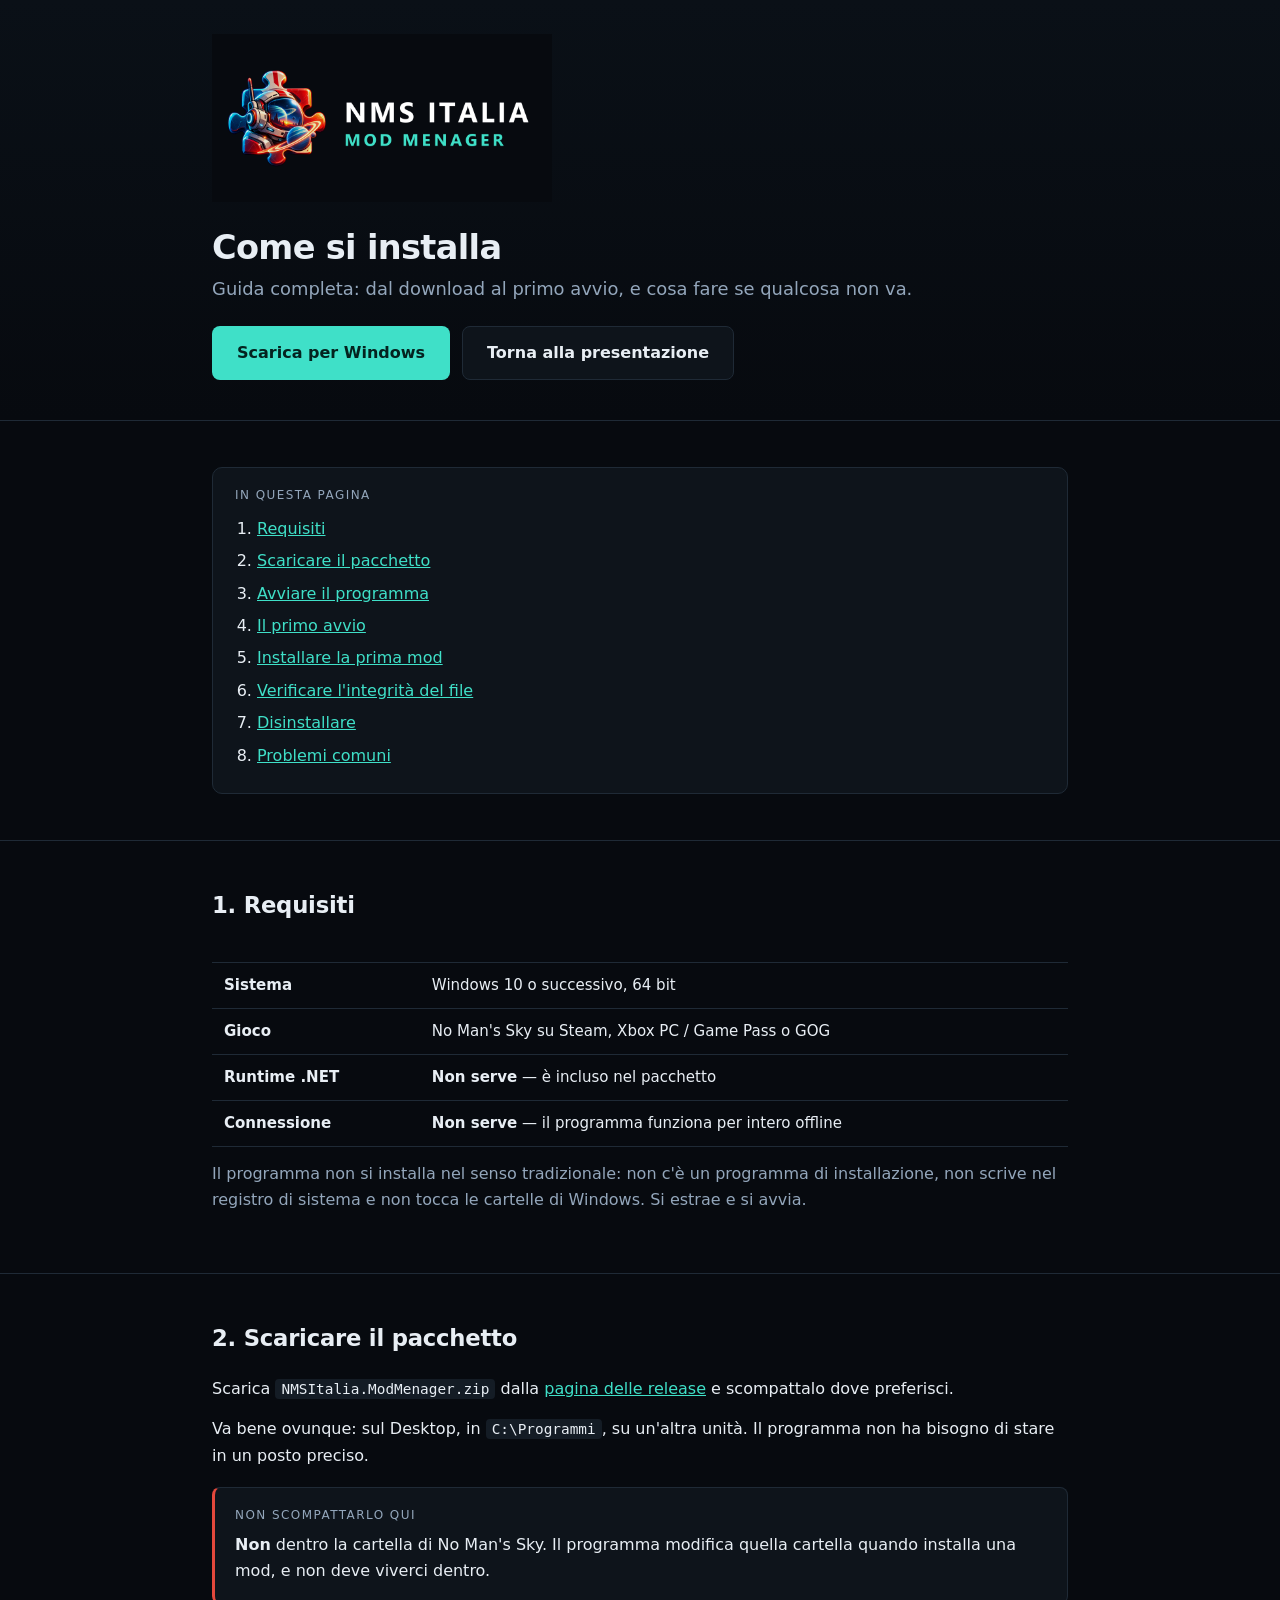
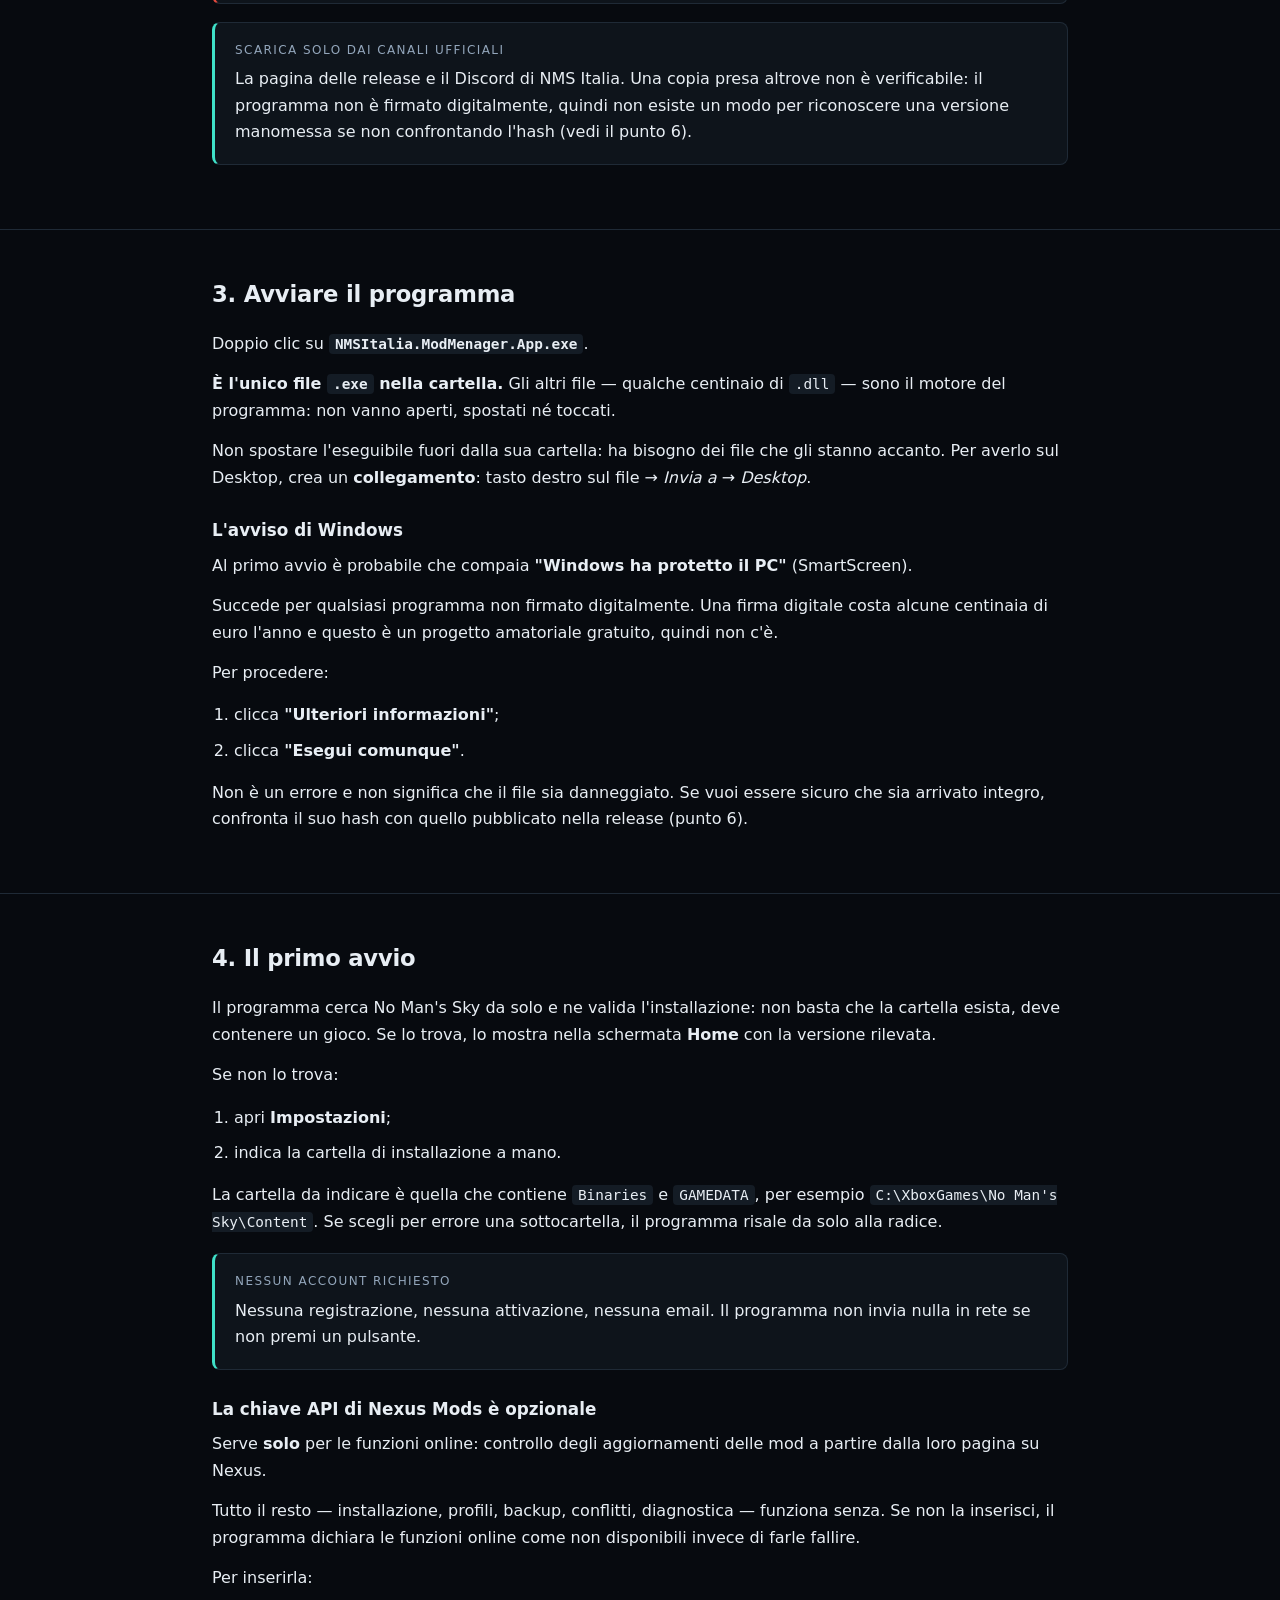
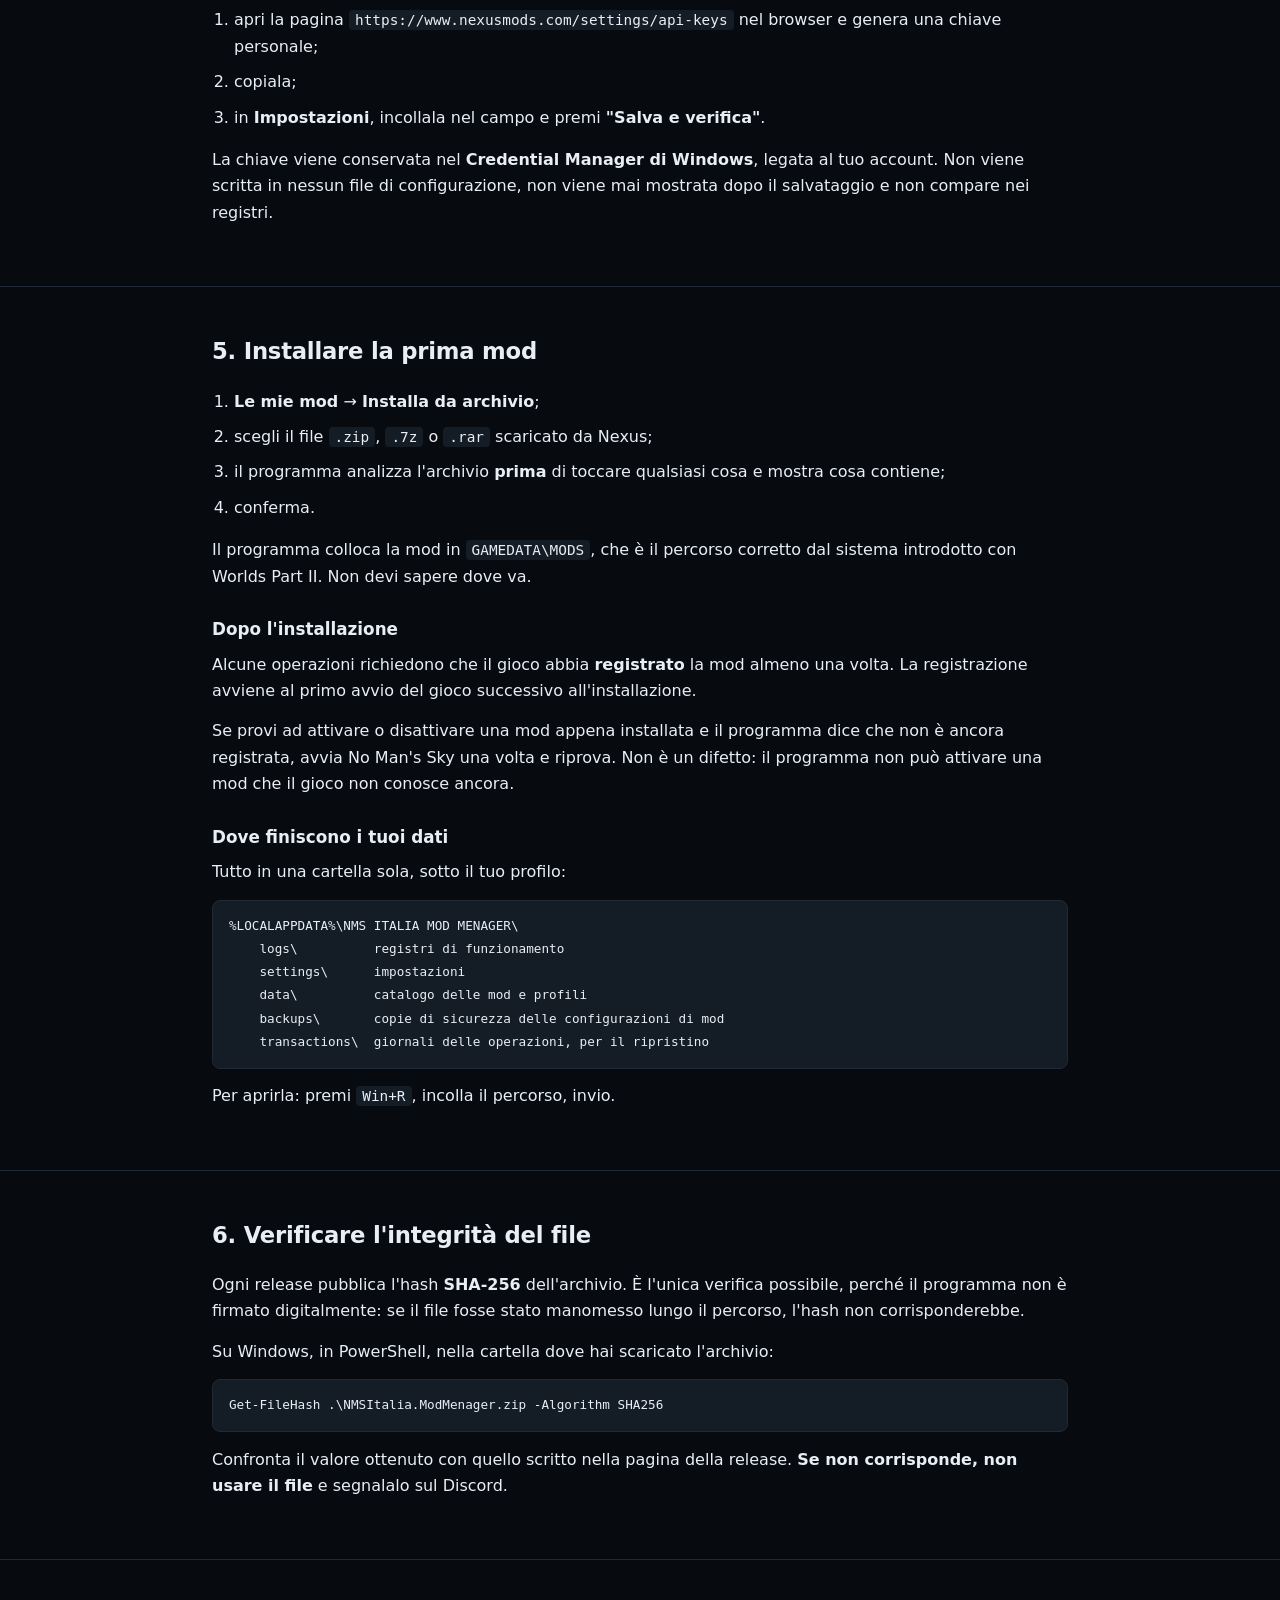
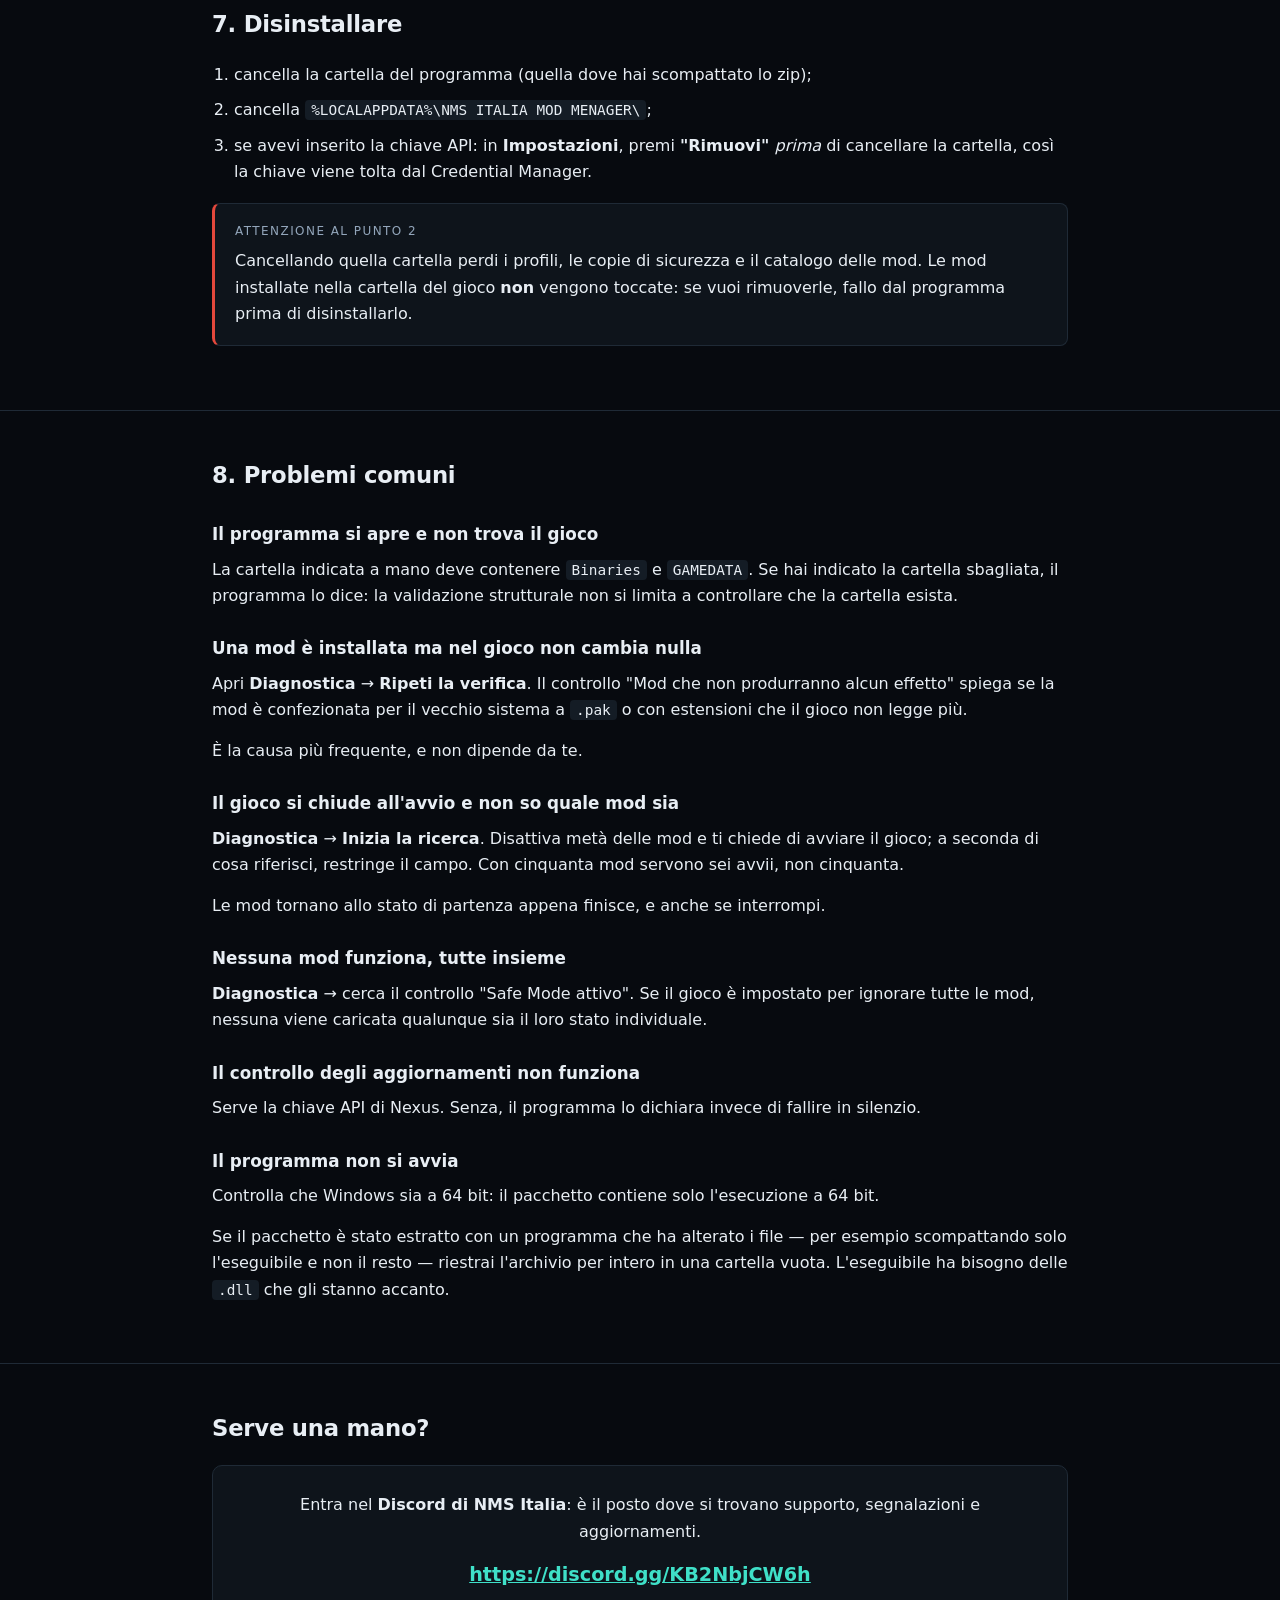
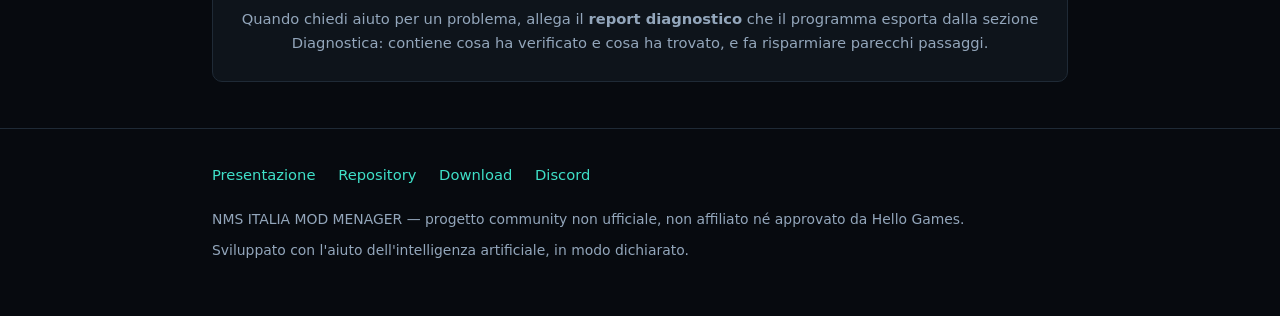
==== installazione.html @ 09c01c79 "Sito del progetto e guida all'installazione Aggiunta una pagina pubblica, perche' il repository da s" ====
<!DOCTYPE html>
<html lang="it">
<head>
<meta charset="utf-8">
<meta name="viewport" content="width=device-width, initial-scale=1">
<title>Installazione — NMS ITALIA MOD MENAGER</title>
<meta name="description" content="Come installare e avviare NMS ITALIA MOD MENAGER: requisiti, primo avvio, installazione delle mod, verifica dell'integrità, disinstallazione e problemi comuni.">
<link rel="icon" href="docs/immagini/icona.png">
<link rel="stylesheet" href="stile.css">
</head>
<body>

<header>
  <div class="contenitore">
    <img class="marchio" src="docs/immagini/lockup.png" alt="NMS ITALIA MOD MENAGER">
    <h1>Come si installa</h1>
    <p class="tagline">Guida completa: dal download al primo avvio, e cosa fare se qualcosa non va.</p>
    <div class="pulsanti">
      <a class="bottone primario" href="https://github.com/Sbri0110/NMS-ITALIA-MOD-MENAGER/releases/latest">Scarica per Windows</a>
      <a class="bottone secondario" href="index.html">Torna alla presentazione</a>
    </div>
  </div>
</header>

<section>
  <div class="contenitore">
    <div class="sommario">
      <p class="titolo" style="font-size:0.75rem;letter-spacing:0.12em;text-transform:uppercase;color:var(--testo-tenue);margin:0 0 10px">In questa pagina</p>
      <ol>
        <li><a href="#requisiti">Requisiti</a></li>
        <li><a href="#scaricare">Scaricare il pacchetto</a></li>
        <li><a href="#avviare">Avviare il programma</a></li>
        <li><a href="#primo-avvio">Il primo avvio</a></li>
        <li><a href="#mod">Installare la prima mod</a></li>
        <li><a href="#integrita">Verificare l'integrità del file</a></li>
        <li><a href="#disinstallare">Disinstallare</a></li>
        <li><a href="#problemi">Problemi comuni</a></li>
      </ol>
    </div>
  </div>
</section>

<section id="requisiti">
  <div class="contenitore">
    <h2>1. Requisiti</h2>
    <table>
      <tr><th></th><th></th></tr>
      <tr><td><strong>Sistema</strong></td><td>Windows 10 o successivo, 64 bit</td></tr>
      <tr><td><strong>Gioco</strong></td><td>No Man's Sky su Steam, Xbox PC / Game Pass o GOG</td></tr>
      <tr><td><strong>Runtime .NET</strong></td><td><strong>Non serve</strong> — è incluso nel pacchetto</td></tr>
      <tr><td><strong>Connessione</strong></td><td><strong>Non serve</strong> — il programma funziona per intero offline</td></tr>
    </table>
    <p style="color:var(--testo-tenue)">
      Il programma non si installa nel senso tradizionale: non c'è un programma di
      installazione, non scrive nel registro di sistema e non tocca le cartelle di
      Windows. Si estrae e si avvia.
    </p>
  </div>
</section>

<section id="scaricare">
  <div class="contenitore">
    <h2>2. Scaricare il pacchetto</h2>
    <p>
      Scarica <code>NMSItalia.ModMenager.zip</code> dalla
      <a href="https://github.com/Sbri0110/NMS-ITALIA-MOD-MENAGER/releases/latest">pagina delle release</a>
      e scompattalo dove preferisci.
    </p>
    <p>
      Va bene ovunque: sul Desktop, in <code>C:\Programmi</code>, su un'altra unità.
      Il programma non ha bisogno di stare in un posto preciso.
    </p>
    <div class="riquadro attenzione">
      <p class="titolo">Non scompattarlo qui</p>
      <p style="margin:0">
        <strong>Non</strong> dentro la cartella di No Man's Sky. Il programma
        modifica quella cartella quando installa una mod, e non deve viverci dentro.
      </p>
    </div>
    <div class="riquadro">
      <p class="titolo">Scarica solo dai canali ufficiali</p>
      <p style="margin:0">
        La pagina delle release e il Discord di NMS Italia. Una copia presa altrove
        non è verificabile: il programma non è firmato digitalmente, quindi non
        esiste un modo per riconoscere una versione manomessa se non confrontando
        l'hash (vedi il punto 6).
      </p>
    </div>
  </div>
</section>

<section id="avviare">
  <div class="contenitore">
    <h2>3. Avviare il programma</h2>
    <p>Doppio clic su <strong><code>NMSItalia.ModMenager.App.exe</code></strong>.</p>
    <p>
      <strong>È l'unico file <code>.exe</code> nella cartella.</strong> Gli altri file
      — qualche centinaio di <code>.dll</code> — sono il motore del programma: non
      vanno aperti, spostati né toccati.
    </p>
    <p>
      Non spostare l'eseguibile fuori dalla sua cartella: ha bisogno dei file che
      gli stanno accanto. Per averlo sul Desktop, crea un <strong>collegamento</strong>:
      tasto destro sul file → <em>Invia a</em> → <em>Desktop</em>.
    </p>

    <h3>L'avviso di Windows</h3>
    <p>
      Al primo avvio è probabile che compaia <strong>"Windows ha protetto il PC"</strong>
      (SmartScreen).
    </p>
    <p>
      Succede per qualsiasi programma non firmato digitalmente. Una firma digitale
      costa alcune centinaia di euro l'anno e questo è un progetto amatoriale
      gratuito, quindi non c'è.
    </p>
    <p>Per procedere:</p>
    <ol>
      <li>clicca <strong>"Ulteriori informazioni"</strong>;</li>
      <li>clicca <strong>"Esegui comunque"</strong>.</li>
    </ol>
    <p>
      Non è un errore e non significa che il file sia danneggiato. Se vuoi essere
      sicuro che sia arrivato integro, confronta il suo hash con quello pubblicato
      nella release (punto 6).
    </p>
  </div>
</section>

<section id="primo-avvio">
  <div class="contenitore">
    <h2>4. Il primo avvio</h2>
    <p>
      Il programma cerca No Man's Sky da solo e ne valida l'installazione: non basta
      che la cartella esista, deve contenere un gioco. Se lo trova, lo mostra nella
      schermata <strong>Home</strong> con la versione rilevata.
    </p>
    <p>Se non lo trova:</p>
    <ol>
      <li>apri <strong>Impostazioni</strong>;</li>
      <li>indica la cartella di installazione a mano.</li>
    </ol>
    <p>
      La cartella da indicare è quella che contiene <code>Binaries</code> e
      <code>GAMEDATA</code>, per esempio <code>C:\XboxGames\No Man's Sky\Content</code>.
      Se scegli per errore una sottocartella, il programma risale da solo alla radice.
    </p>
    <div class="riquadro">
      <p class="titolo">Nessun account richiesto</p>
      <p style="margin:0">
        Nessuna registrazione, nessuna attivazione, nessuna email. Il programma non
        invia nulla in rete se non premi un pulsante.
      </p>
    </div>

    <h3>La chiave API di Nexus Mods è opzionale</h3>
    <p>
      Serve <strong>solo</strong> per le funzioni online: controllo degli aggiornamenti
      delle mod a partire dalla loro pagina su Nexus.
    </p>
    <p>
      Tutto il resto — installazione, profili, backup, conflitti, diagnostica —
      funziona senza. Se non la inserisci, il programma dichiara le funzioni online
      come non disponibili invece di farle fallire.
    </p>
    <p>Per inserirla:</p>
    <ol>
      <li>apri la pagina <code>https://www.nexusmods.com/settings/api-keys</code> nel browser e genera una chiave personale;</li>
      <li>copiala;</li>
      <li>in <strong>Impostazioni</strong>, incollala nel campo e premi <strong>"Salva e verifica"</strong>.</li>
    </ol>
    <p>
      La chiave viene conservata nel <strong>Credential Manager di Windows</strong>,
      legata al tuo account. Non viene scritta in nessun file di configurazione, non
      viene mai mostrata dopo il salvataggio e non compare nei registri.
    </p>
  </div>
</section>

<section id="mod">
  <div class="contenitore">
    <h2>5. Installare la prima mod</h2>
    <ol>
      <li><strong>Le mie mod</strong> → <strong>Installa da archivio</strong>;</li>
      <li>scegli il file <code>.zip</code>, <code>.7z</code> o <code>.rar</code> scaricato da Nexus;</li>
      <li>il programma analizza l'archivio <strong>prima</strong> di toccare qualsiasi cosa e mostra cosa contiene;</li>
      <li>conferma.</li>
    </ol>
    <p>
      Il programma colloca la mod in <code>GAMEDATA\MODS</code>, che è il percorso
      corretto dal sistema introdotto con Worlds Part II. Non devi sapere dove va.
    </p>

    <h3>Dopo l'installazione</h3>
    <p>
      Alcune operazioni richiedono che il gioco abbia <strong>registrato</strong> la
      mod almeno una volta. La registrazione avviene al primo avvio del gioco
      successivo all'installazione.
    </p>
    <p>
      Se provi ad attivare o disattivare una mod appena installata e il programma dice
      che non è ancora registrata, avvia No Man's Sky una volta e riprova. Non è un
      difetto: il programma non può attivare una mod che il gioco non conosce ancora.
    </p>

    <h3>Dove finiscono i tuoi dati</h3>
    <p>Tutto in una cartella sola, sotto il tuo profilo:</p>
    <pre><code>%LOCALAPPDATA%\NMS ITALIA MOD MENAGER\
    logs\          registri di funzionamento
    settings\      impostazioni
    data\          catalogo delle mod e profili
    backups\       copie di sicurezza delle configurazioni di mod
    transactions\  giornali delle operazioni, per il ripristino</code></pre>
    <p>Per aprirla: premi <code>Win+R</code>, incolla il percorso, invio.</p>
  </div>
</section>

<section id="integrita">
  <div class="contenitore">
    <h2>6. Verificare l'integrità del file</h2>
    <p>
      Ogni release pubblica l'hash <strong>SHA-256</strong> dell'archivio. È l'unica
      verifica possibile, perché il programma non è firmato digitalmente: se il file
      fosse stato manomesso lungo il percorso, l'hash non corrisponderebbe.
    </p>
    <p>Su Windows, in PowerShell, nella cartella dove hai scaricato l'archivio:</p>
    <pre><code>Get-FileHash .\NMSItalia.ModMenager.zip -Algorithm SHA256</code></pre>
    <p>
      Confronta il valore ottenuto con quello scritto nella pagina della release.
      <strong>Se non corrisponde, non usare il file</strong> e segnalalo sul Discord.
    </p>
  </div>
</section>

<section id="disinstallare">
  <div class="contenitore">
    <h2>7. Disinstallare</h2>
    <ol>
      <li>cancella la cartella del programma (quella dove hai scompattato lo zip);</li>
      <li>cancella <code>%LOCALAPPDATA%\NMS ITALIA MOD MENAGER\</code>;</li>
      <li>se avevi inserito la chiave API: in <strong>Impostazioni</strong>, premi
        <strong>"Rimuovi"</strong> <em>prima</em> di cancellare la cartella, così la
        chiave viene tolta dal Credential Manager.</li>
    </ol>
    <div class="riquadro attenzione">
      <p class="titolo">Attenzione al punto 2</p>
      <p style="margin:0">
        Cancellando quella cartella perdi i profili, le copie di sicurezza e il
        catalogo delle mod. Le mod installate nella cartella del gioco
        <strong>non</strong> vengono toccate: se vuoi rimuoverle, fallo dal programma
        prima di disinstallarlo.
      </p>
    </div>
  </div>
</section>

<section id="problemi">
  <div class="contenitore">
    <h2>8. Problemi comuni</h2>

    <h3>Il programma si apre e non trova il gioco</h3>
    <p>
      La cartella indicata a mano deve contenere <code>Binaries</code> e
      <code>GAMEDATA</code>. Se hai indicato la cartella sbagliata, il programma lo
      dice: la validazione strutturale non si limita a controllare che la cartella
      esista.
    </p>

    <h3>Una mod è installata ma nel gioco non cambia nulla</h3>
    <p>
      Apri <strong>Diagnostica</strong> → <strong>Ripeti la verifica</strong>. Il
      controllo "Mod che non produrranno alcun effetto" spiega se la mod è confezionata
      per il vecchio sistema a <code>.pak</code> o con estensioni che il gioco non
      legge più.
    </p>
    <p>È la causa più frequente, e non dipende da te.</p>

    <h3>Il gioco si chiude all'avvio e non so quale mod sia</h3>
    <p>
      <strong>Diagnostica</strong> → <strong>Inizia la ricerca</strong>.
      Disattiva metà delle mod e ti chiede di avviare il gioco; a seconda di cosa
      riferisci, restringe il campo. Con cinquanta mod servono sei avvii, non
      cinquanta.
    </p>
    <p>Le mod tornano allo stato di partenza appena finisce, e anche se interrompi.</p>

    <h3>Nessuna mod funziona, tutte insieme</h3>
    <p>
      <strong>Diagnostica</strong> → cerca il controllo "Safe Mode attivo".
      Se il gioco è impostato per ignorare tutte le mod, nessuna viene caricata
      qualunque sia il loro stato individuale.
    </p>

    <h3>Il controllo degli aggiornamenti non funziona</h3>
    <p>
      Serve la chiave API di Nexus. Senza, il programma lo dichiara invece di fallire
      in silenzio.
    </p>

    <h3>Il programma non si avvia</h3>
    <p>
      Controlla che Windows sia a 64 bit: il pacchetto contiene solo l'esecuzione a
      64 bit.
    </p>
    <p>
      Se il pacchetto è stato estratto con un programma che ha alterato i file — per
      esempio scompattando solo l'eseguibile e non il resto — riestrai l'archivio per
      intero in una cartella vuota. L'eseguibile ha bisogno delle <code>.dll</code>
      che gli stanno accanto.
    </p>
  </div>
</section>

<section>
  <div class="contenitore">
    <h2>Serve una mano?</h2>
    <div class="discord">
      <p style="margin-top:0">
        Entra nel <strong>Discord di NMS Italia</strong>: è il posto dove si trovano
        supporto, segnalazioni e aggiornamenti.
      </p>
      <a href="https://discord.gg/KB2NbjCW6h">https://discord.gg/KB2NbjCW6h</a>
      <p style="margin-bottom:0;margin-top:16px;color:var(--testo-tenue);font-size:0.92rem">
        Quando chiedi aiuto per un problema, allega il <strong>report diagnostico</strong>
        che il programma esporta dalla sezione Diagnostica: contiene cosa ha verificato
        e cosa ha trovato, e fa risparmiare parecchi passaggi.
      </p>
    </div>
  </div>
</section>

<footer>
  <div class="contenitore">
    <nav class="sopra">
      <a href="index.html">Presentazione</a>
      <a href="https://github.com/Sbri0110/NMS-ITALIA-MOD-MENAGER">Repository</a>
      <a href="https://github.com/Sbri0110/NMS-ITALIA-MOD-MENAGER/releases/latest">Download</a>
      <a href="https://discord.gg/KB2NbjCW6h">Discord</a>
    </nav>
    <p>NMS ITALIA MOD MENAGER — progetto community non ufficiale, non affiliato né approvato da Hello Games.</p>
    <p>Sviluppato con l'aiuto dell'intelligenza artificiale, in modo dichiarato.</p>
  </div>
</footer>

</body>
</html>
---- stile.css ----
/* NMS ITALIA MOD MENAGER — foglio di stile del sito.
   Nessuna risorsa esterna: niente font remoti, niente CDN. Il sito funziona
   anche offline, come il programma. */

:root {
  --sfondo: #070A0F;
  --superficie: #0E141B;
  --superficie-alta: #141C25;
  --bordo: #1F2A36;
  --testo: #E8EEF4;
  --testo-tenue: #93A6BB;
  --accento: #3FE0C8;
  --rosso: #E4483C;
}

* { box-sizing: border-box; }
html { scroll-behavior: smooth; }

body {
  margin: 0;
  background: var(--sfondo);
  color: var(--testo);
  font-family: "Segoe UI", system-ui, -apple-system, sans-serif;
  font-size: 16px;
  line-height: 1.65;
  -webkit-font-smoothing: antialiased;
}

.contenitore { max-width: 900px; margin: 0 auto; padding: 0 22px; }
a { color: var(--accento); }

/* --- Intestazione --- */
header {
  border-bottom: 1px solid var(--bordo);
  background: linear-gradient(180deg, #0A1017 0%, var(--sfondo) 100%);
  padding: 34px 0 40px;
}
.marchio { max-width: 340px; width: 100%; height: auto; display: block; }
h1 {
  font-size: 2.1rem;
  margin: 26px 0 6px;
  letter-spacing: -0.02em;
  line-height: 1.2;
}
.tagline { color: var(--testo-tenue); font-size: 1.12rem; margin: 0 0 22px; }
.avviso {
  color: var(--testo-tenue);
  font-size: 0.9rem;
  border-left: 2px solid var(--bordo);
  padding-left: 14px;
  margin: 0 0 26px;
}

/* --- Pulsanti --- */
.pulsanti { display: flex; flex-wrap: wrap; gap: 12px; }
.bottone {
  display: inline-block;
  padding: 13px 24px;
  border-radius: 8px;
  text-decoration: none;
  font-weight: 600;
  border: 1px solid transparent;
  transition: opacity 0.15s;
}
.bottone:hover { opacity: 0.85; }
.primario { background: var(--accento); color: #04231F; }
.secondario { border-color: var(--bordo); color: var(--testo); background: var(--superficie); }

/* --- Sezioni --- */
section { padding: 46px 0; border-bottom: 1px solid var(--bordo); }
h2 { font-size: 1.42rem; margin: 0 0 18px; letter-spacing: -0.01em; }
h3 { font-size: 1.05rem; margin: 26px 0 8px; }
p { margin: 0 0 14px; }
ul { padding-left: 22px; margin: 0 0 14px; }
li { margin-bottom: 9px; }
ol { padding-left: 22px; }
code {
  background: var(--superficie-alta);
  padding: 2px 6px;
  border-radius: 4px;
  font-size: 0.9em;
  font-family: Consolas, "DejaVu Sans Mono", monospace;
}
pre {
  background: var(--superficie-alta);
  border: 1px solid var(--bordo);
  border-radius: 8px;
  padding: 14px 16px;
  overflow-x: auto;
  font-size: 0.88rem;
}
pre code { background: none; padding: 0; }

/* --- Elenchi con titolo --- */
.funzione { margin-bottom: 14px; }
.funzione b { color: var(--testo); }
.funzione span { color: var(--testo-tenue); }

/* --- Passi --- */
.passo {
  background: var(--superficie);
  border: 1px solid var(--bordo);
  border-radius: 10px;
  padding: 20px 22px;
  margin-bottom: 14px;
}
.passo .numero {
  display: inline-block;
  width: 26px; height: 26px;
  line-height: 26px;
  text-align: center;
  border-radius: 50%;
  background: var(--accento);
  color: #04231F;
  font-weight: 700;
  font-size: 0.85rem;
  margin-right: 10px;
}
.passo h3 { display: inline; margin: 0; font-size: 1.05rem; }
.passo p { margin: 10px 0 0; color: var(--testo-tenue); }
.passo p:first-of-type { margin-top: 12px; }

/* --- Riquadri --- */
.riquadro {
  background: var(--superficie);
  border: 1px solid var(--bordo);
  border-left: 3px solid var(--accento);
  border-radius: 8px;
  padding: 18px 20px;
  margin: 18px 0;
}
.riquadro.attenzione { border-left-color: var(--rosso); }
.riquadro .titolo {
  font-size: 0.75rem;
  letter-spacing: 0.12em;
  text-transform: uppercase;
  color: var(--testo-tenue);
  margin: 0 0 6px;
}

/* --- Tabella --- */
table { width: 100%; border-collapse: collapse; margin: 14px 0; font-size: 0.94rem; }
th, td { text-align: left; padding: 10px 12px; border-bottom: 1px solid var(--bordo); }
th {
  color: var(--testo-tenue);
  font-weight: 600;
  font-size: 0.85rem;
  text-transform: uppercase;
  letter-spacing: 0.06em;
}

/* --- Discord --- */
.discord {
  background: var(--superficie);
  border: 1px solid var(--bordo);
  border-radius: 10px;
  padding: 26px;
  text-align: center;
}
.discord a { font-size: 1.2rem; font-weight: 600; word-break: break-all; }

/* --- Navigazione e piè di pagina --- */
footer {
  padding: 34px 0 46px;
  color: var(--testo-tenue);
  font-size: 0.87rem;
}
footer p { margin: 0 0 8px; }
nav.sopra { margin-bottom: 20px; font-size: 0.92rem; }
nav.sopra a { margin-right: 18px; text-decoration: none; }
nav.sopra a:hover { text-decoration: underline; }

/* --- Sommario della guida --- */
.sommario {
  background: var(--superficie);
  border: 1px solid var(--bordo);
  border-radius: 10px;
  padding: 18px 22px;
}
.sommario ol { margin: 0; }
.sommario li { margin-bottom: 6px; }

@media (max-width: 620px) {
  h1 { font-size: 1.6rem; }
  .marchio { max-width: 260px; }
  section { padding: 34px 0; }
}
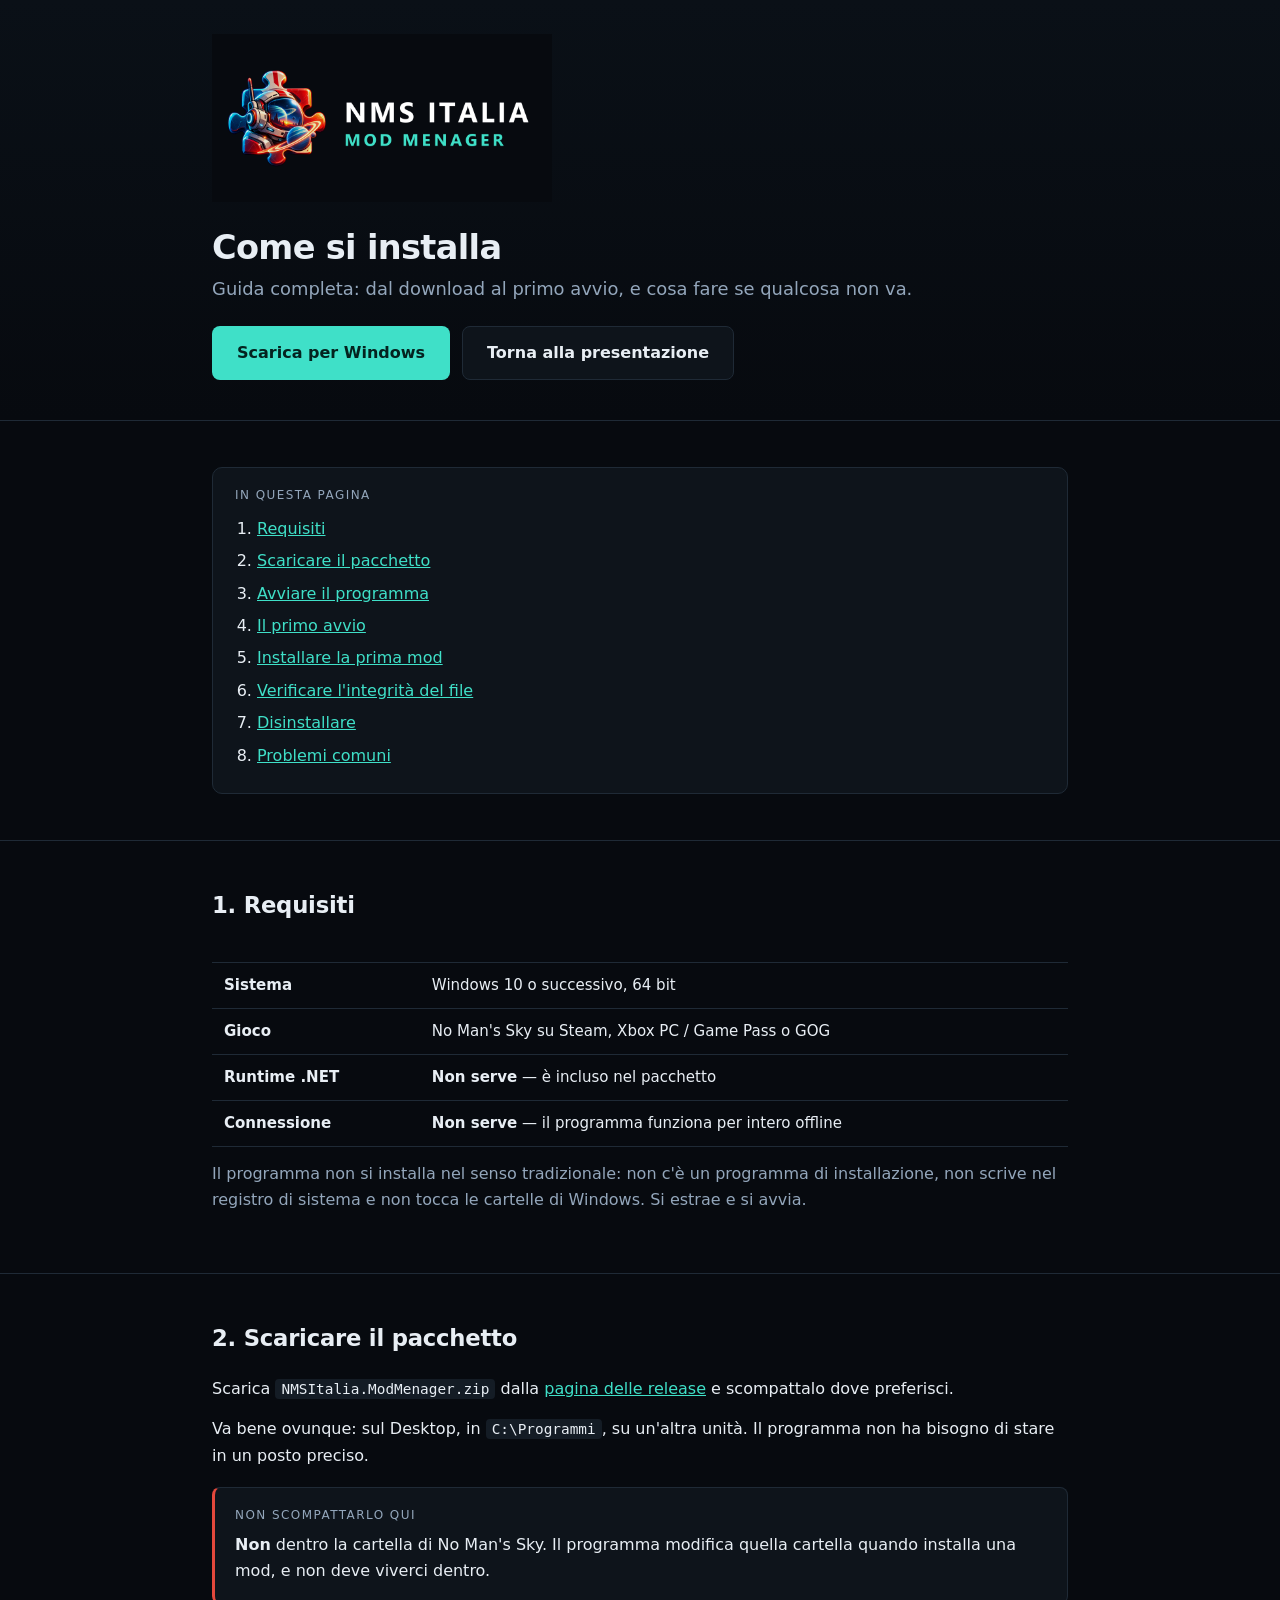
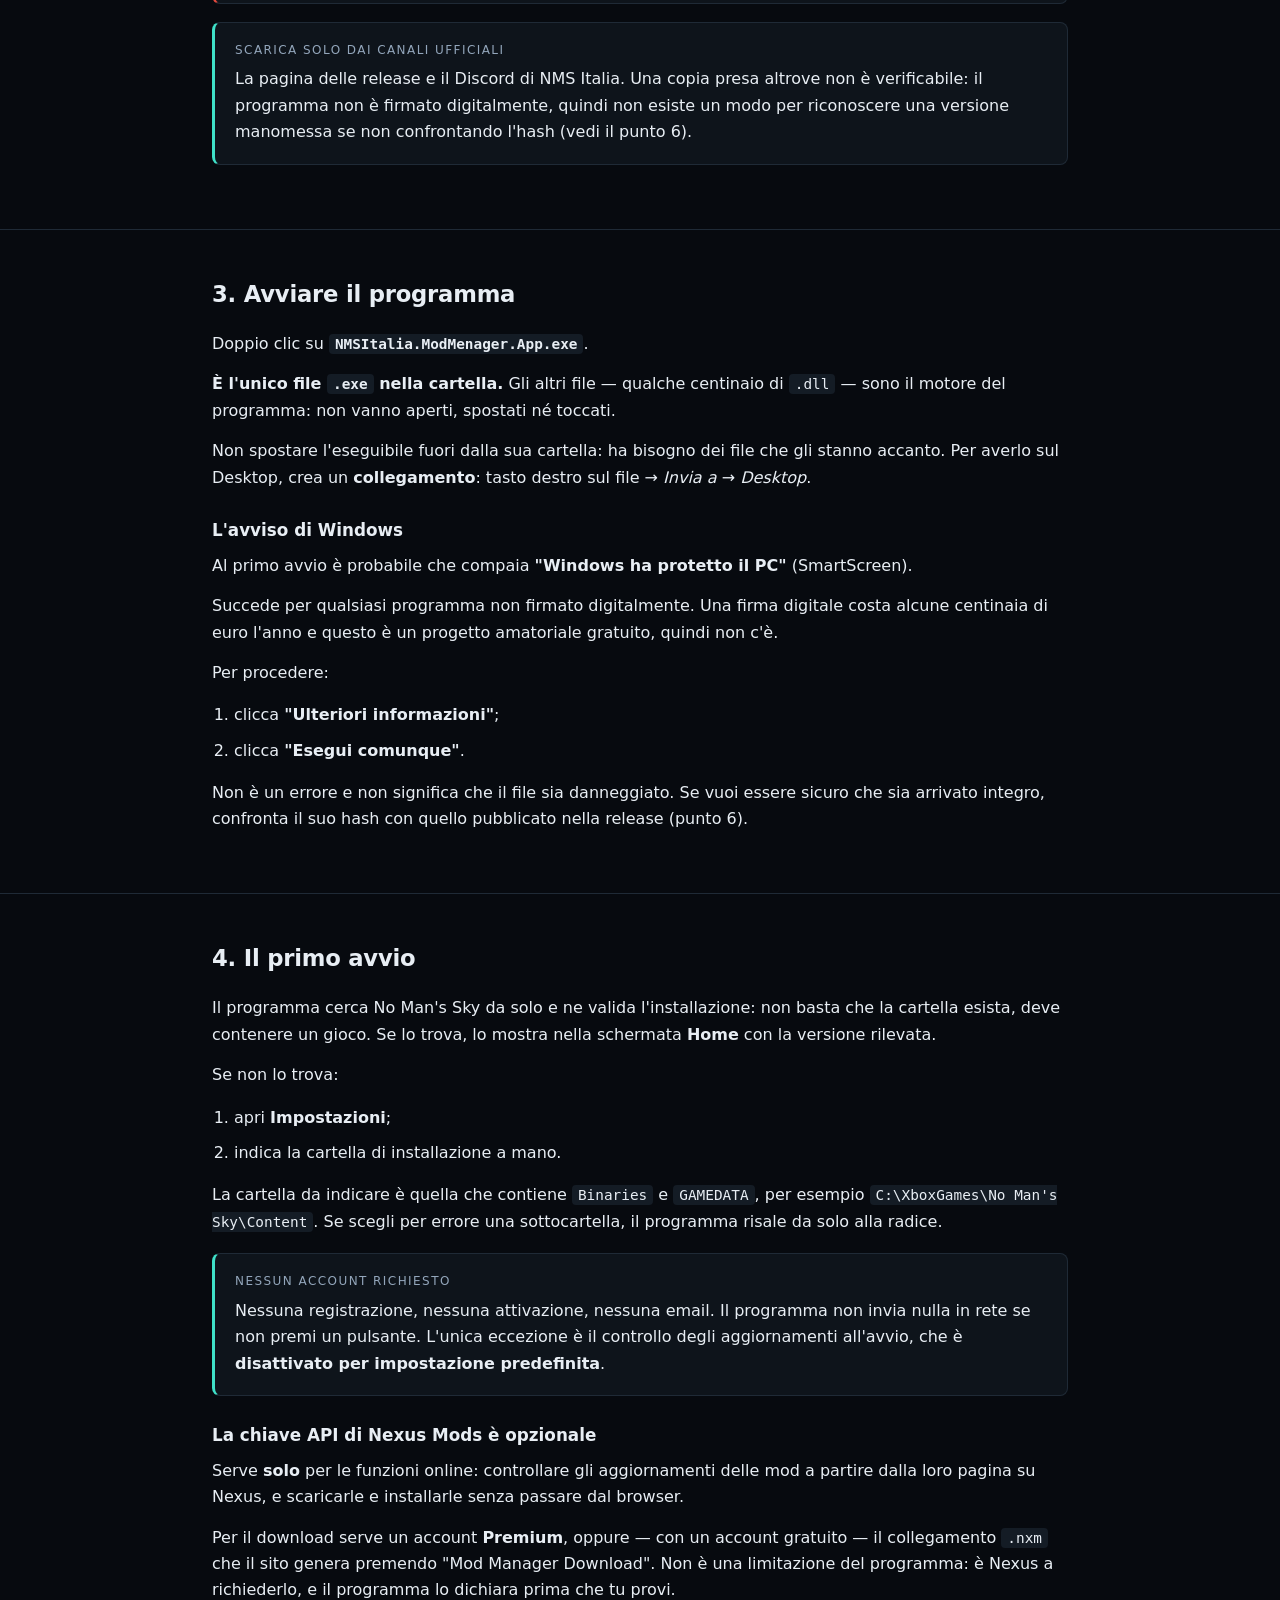
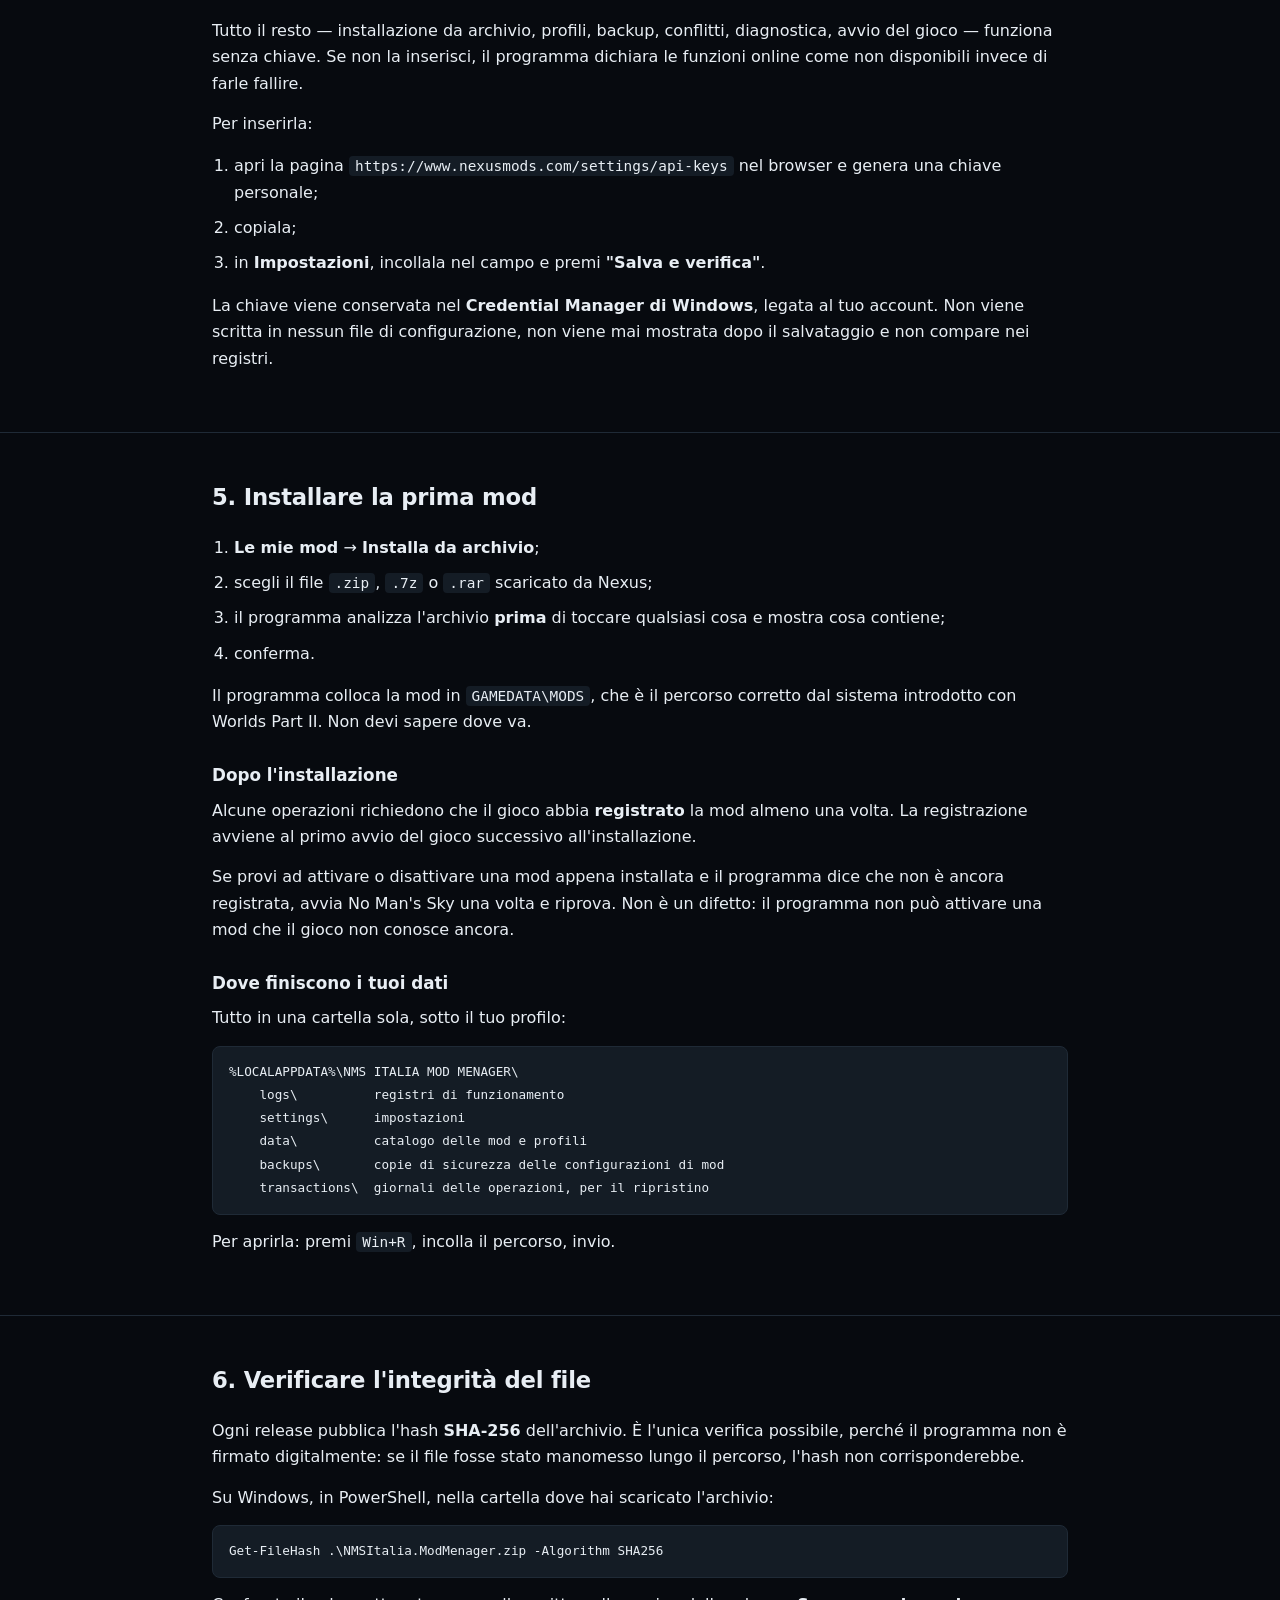
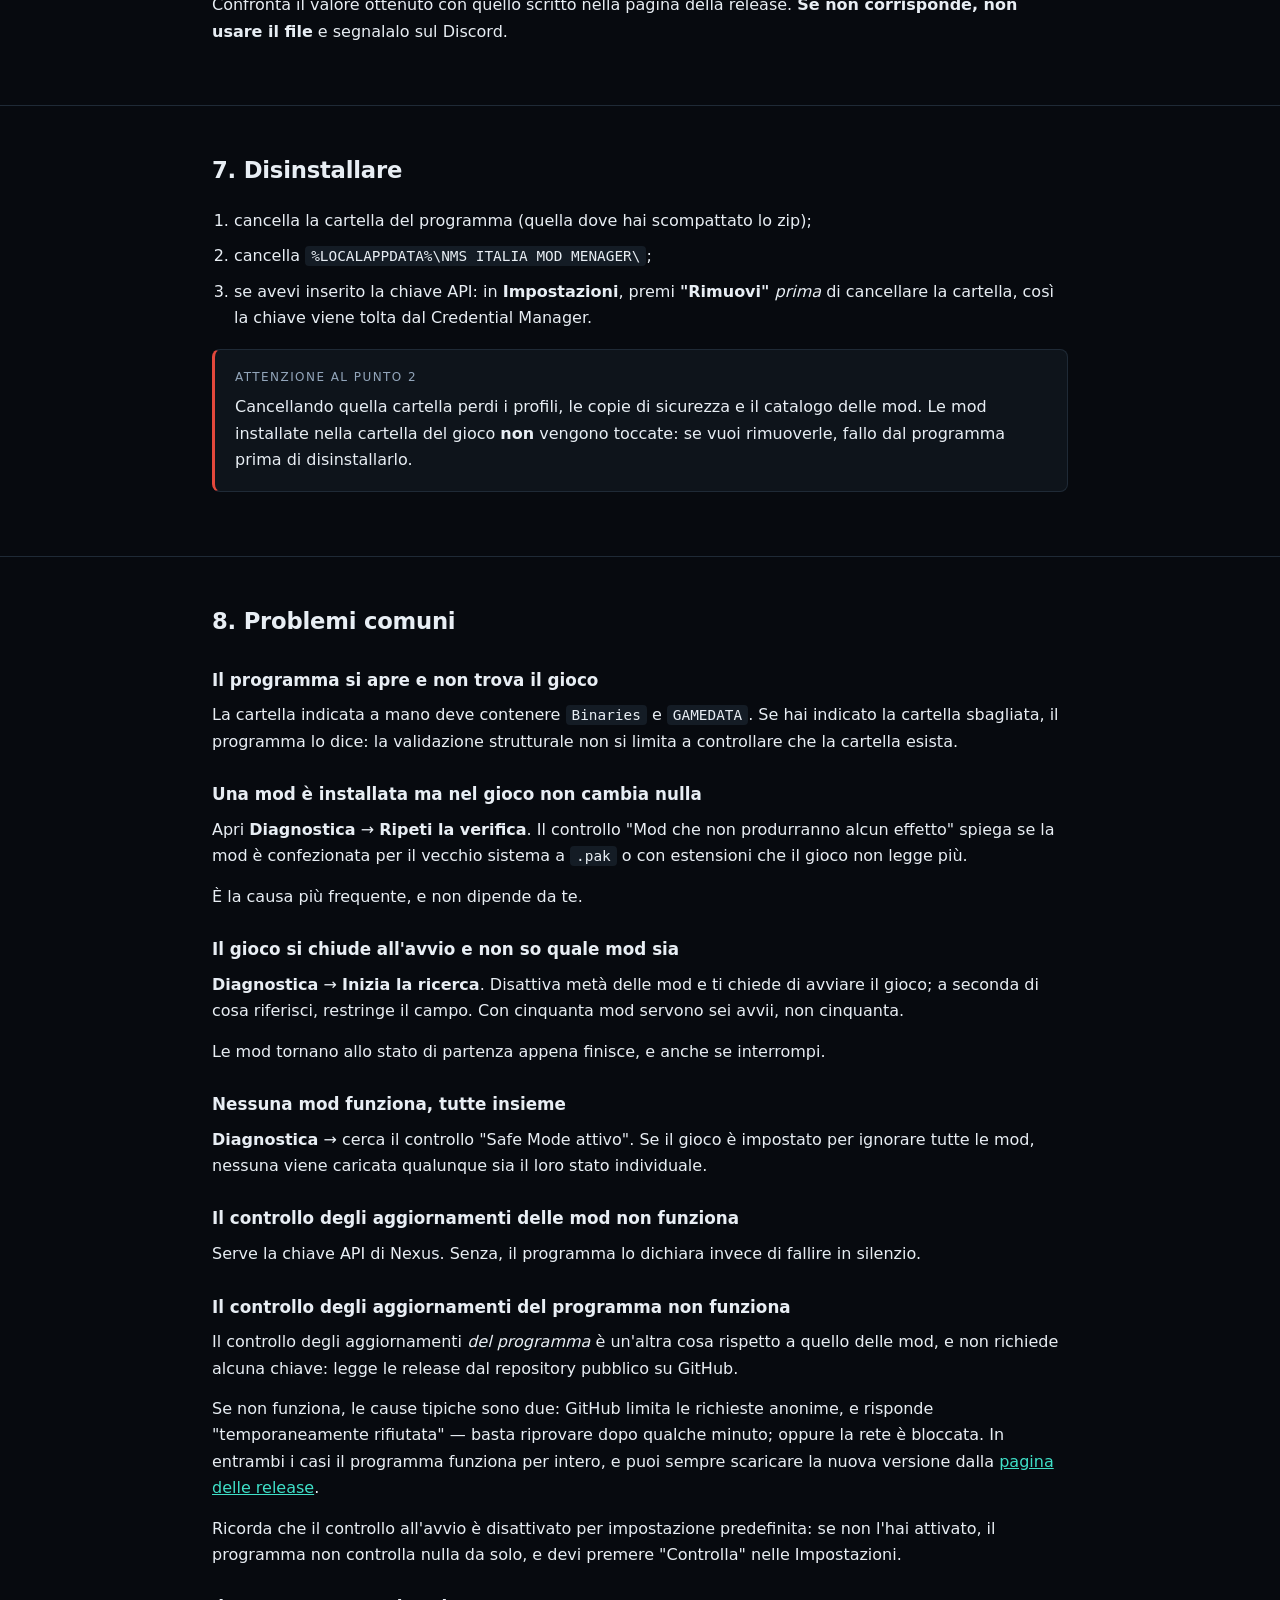
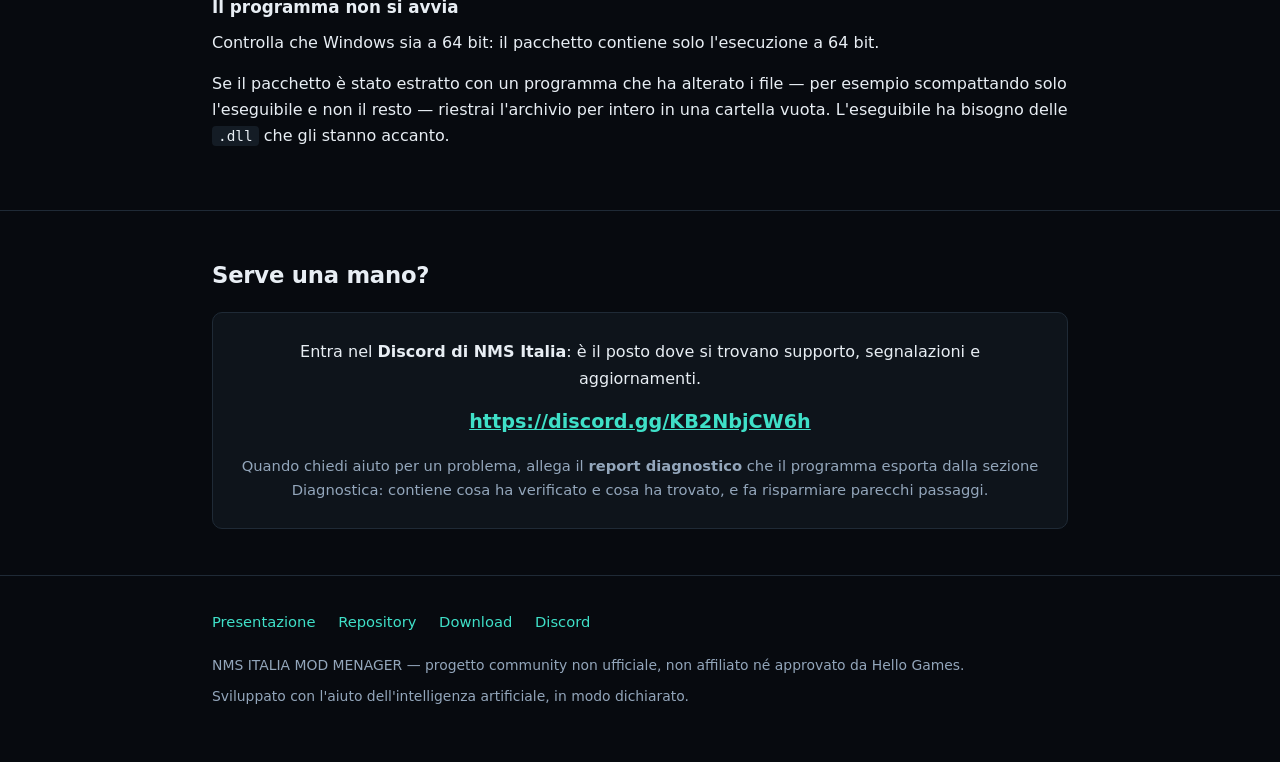
==== commit 627d314b: "Documenti aggiornati per la versione 1.1.0 La 1.1.0 aggiunge cinque funzioni rispetto alla 1.0.0: av" ====
--- a/installazione.html
+++ b/installazione.html
@@ -149,19 +149,29 @@
       <p class="titolo">Nessun account richiesto</p>
       <p style="margin:0">
         Nessuna registrazione, nessuna attivazione, nessuna email. Il programma non
-        invia nulla in rete se non premi un pulsante.
+        invia nulla in rete se non premi un pulsante. L'unica eccezione è il
+        controllo degli aggiornamenti all'avvio, che è <strong>disattivato per
+        impostazione predefinita</strong>.
       </p>
     </div>
 
     <h3>La chiave API di Nexus Mods è opzionale</h3>
     <p>
-      Serve <strong>solo</strong> per le funzioni online: controllo degli aggiornamenti
-      delle mod a partire dalla loro pagina su Nexus.
-    </p>
-    <p>
-      Tutto il resto — installazione, profili, backup, conflitti, diagnostica —
-      funziona senza. Se non la inserisci, il programma dichiara le funzioni online
-      come non disponibili invece di farle fallire.
+      Serve <strong>solo</strong> per le funzioni online: controllare gli
+      aggiornamenti delle mod a partire dalla loro pagina su Nexus, e scaricarle
+      e installarle senza passare dal browser.
+    </p>
+    <p>
+      Per il download serve un account <strong>Premium</strong>, oppure — con un
+      account gratuito — il collegamento <code>.nxm</code> che il sito genera
+      premendo "Mod Manager Download". Non è una limitazione del programma: è
+      Nexus a richiederlo, e il programma lo dichiara prima che tu provi.
+    </p>
+    <p>
+      Tutto il resto — installazione da archivio, profili, backup, conflitti,
+      diagnostica, avvio del gioco — funziona senza chiave. Se non la inserisci,
+      il programma dichiara le funzioni online come non disponibili invece di
+      farle fallire.
     </p>
     <p>Per inserirla:</p>
     <ol>
@@ -291,10 +301,30 @@
       qualunque sia il loro stato individuale.
     </p>
 
-    <h3>Il controllo degli aggiornamenti non funziona</h3>
+    <h3>Il controllo degli aggiornamenti delle mod non funziona</h3>
     <p>
       Serve la chiave API di Nexus. Senza, il programma lo dichiara invece di fallire
       in silenzio.
+    </p>
+
+    <h3>Il controllo degli aggiornamenti del programma non funziona</h3>
+    <p>
+      Il controllo degli aggiornamenti <em>del programma</em> è un'altra cosa
+      rispetto a quello delle mod, e non richiede alcuna chiave: legge le release
+      dal repository pubblico su GitHub.
+    </p>
+    <p>
+      Se non funziona, le cause tipiche sono due: GitHub limita le richieste
+      anonime, e risponde "temporaneamente rifiutata" — basta riprovare dopo
+      qualche minuto; oppure la rete è bloccata. In entrambi i casi il programma
+      funziona per intero, e puoi sempre scaricare la nuova versione dalla
+      <a href="https://github.com/Sbri0110/NMS-ITALIA-MOD-MENAGER/releases">pagina
+      delle release</a>.
+    </p>
+    <p>
+      Ricorda che il controllo all'avvio è disattivato per impostazione
+      predefinita: se non l'hai attivato, il programma non controlla nulla da
+      solo, e devi premere "Controlla" nelle Impostazioni.
     </p>
 
     <h3>Il programma non si avvia</h3>
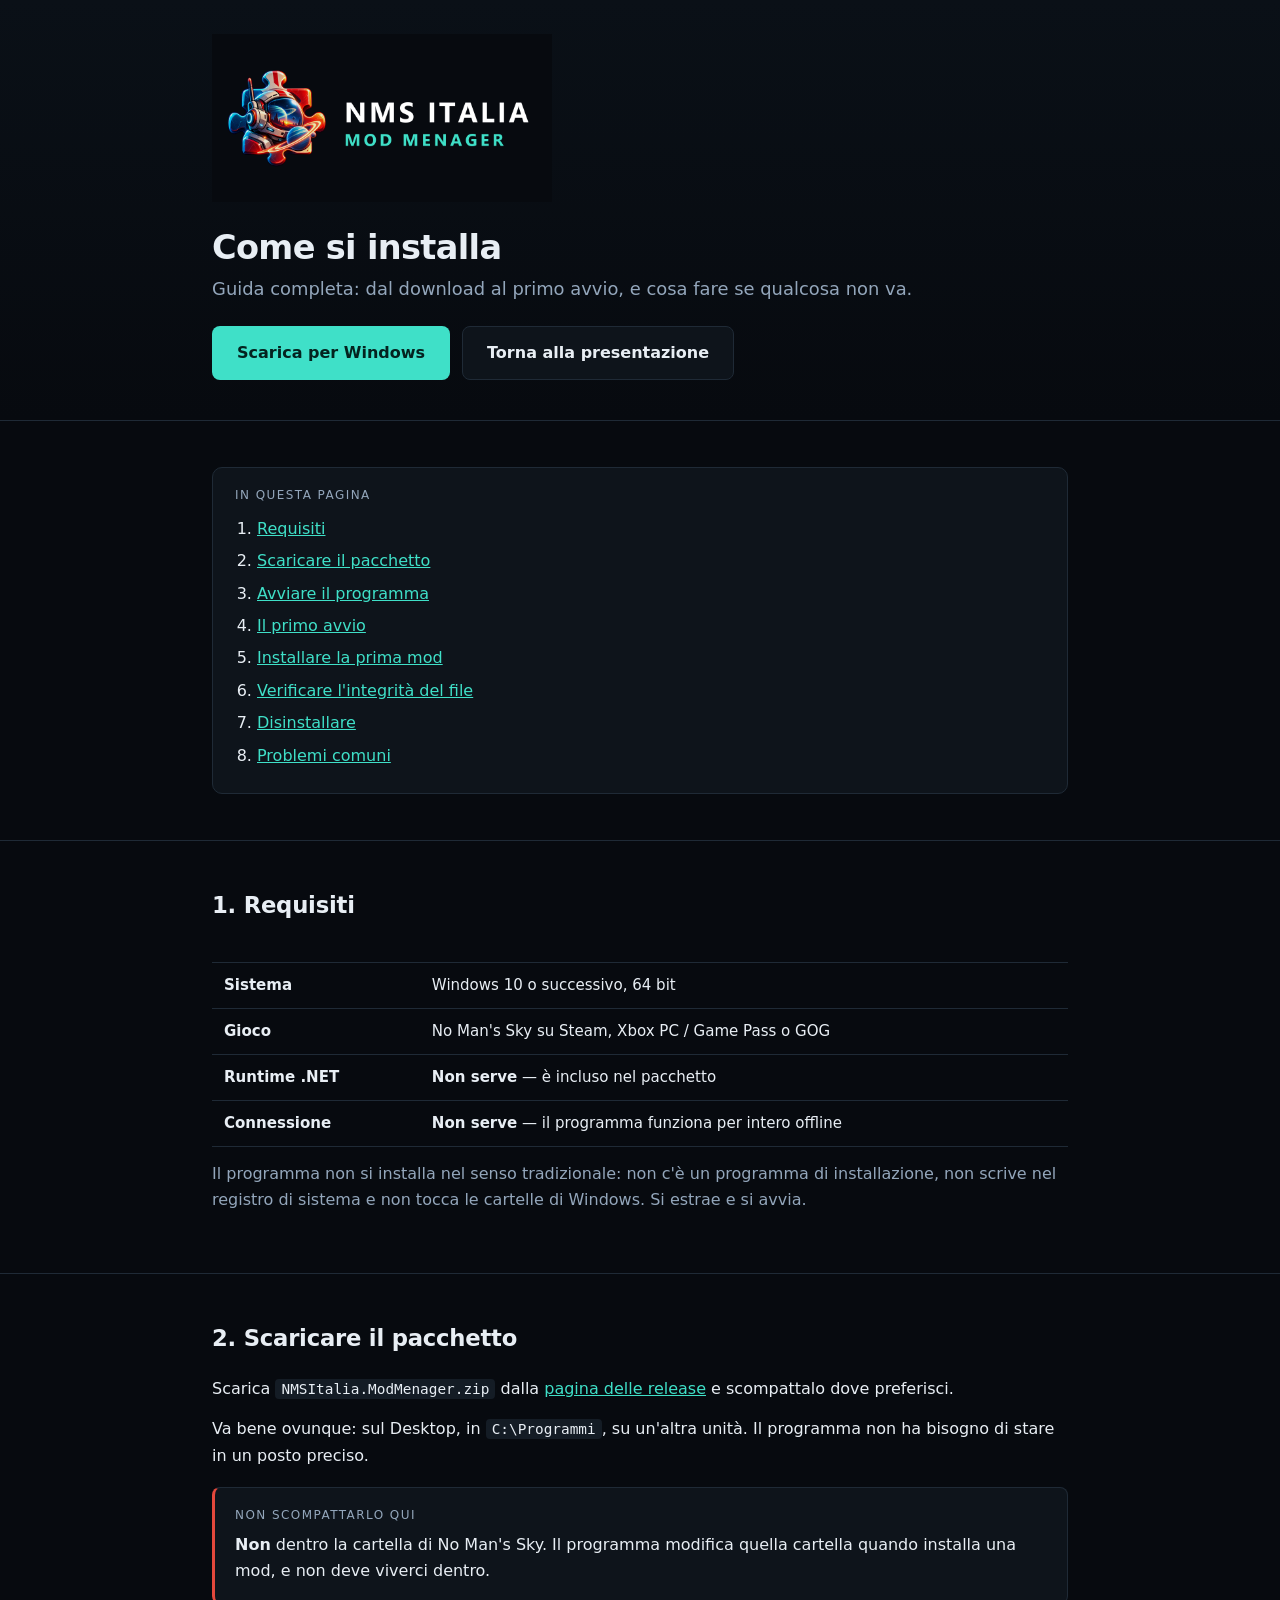
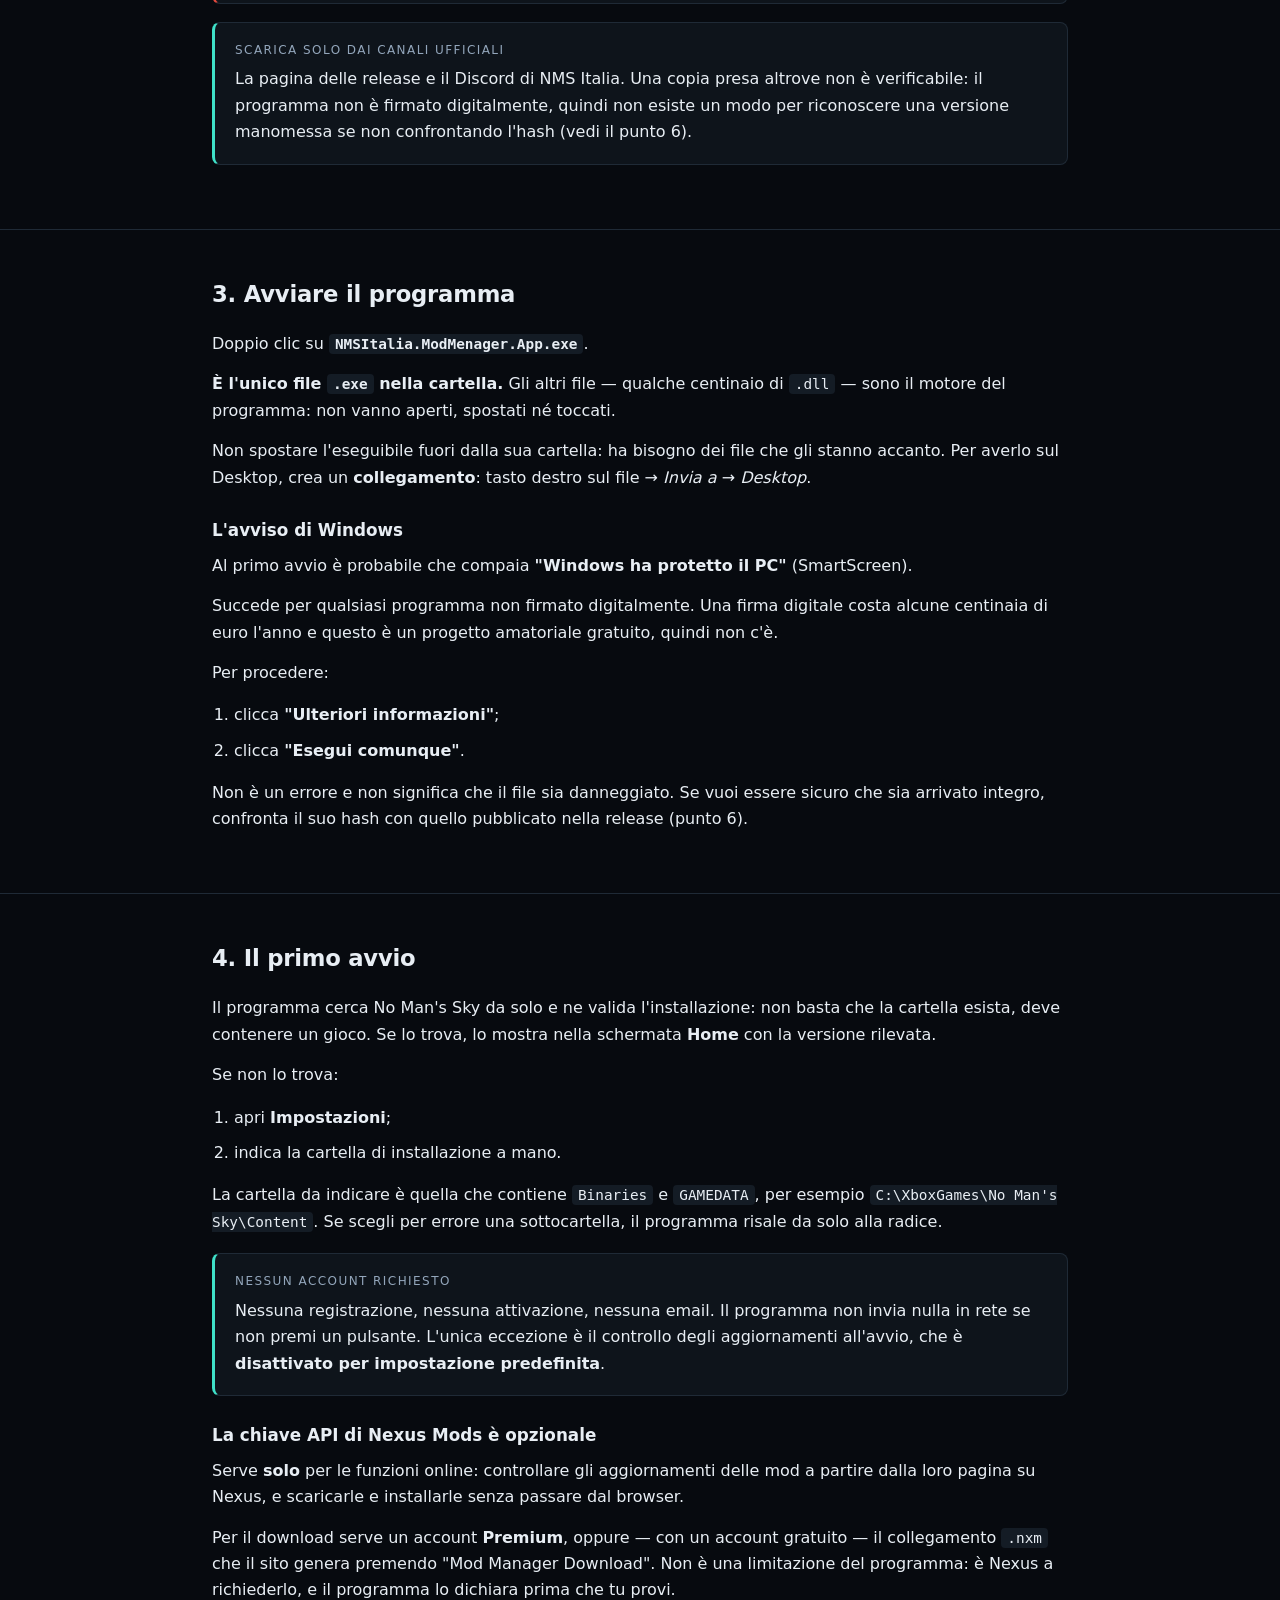
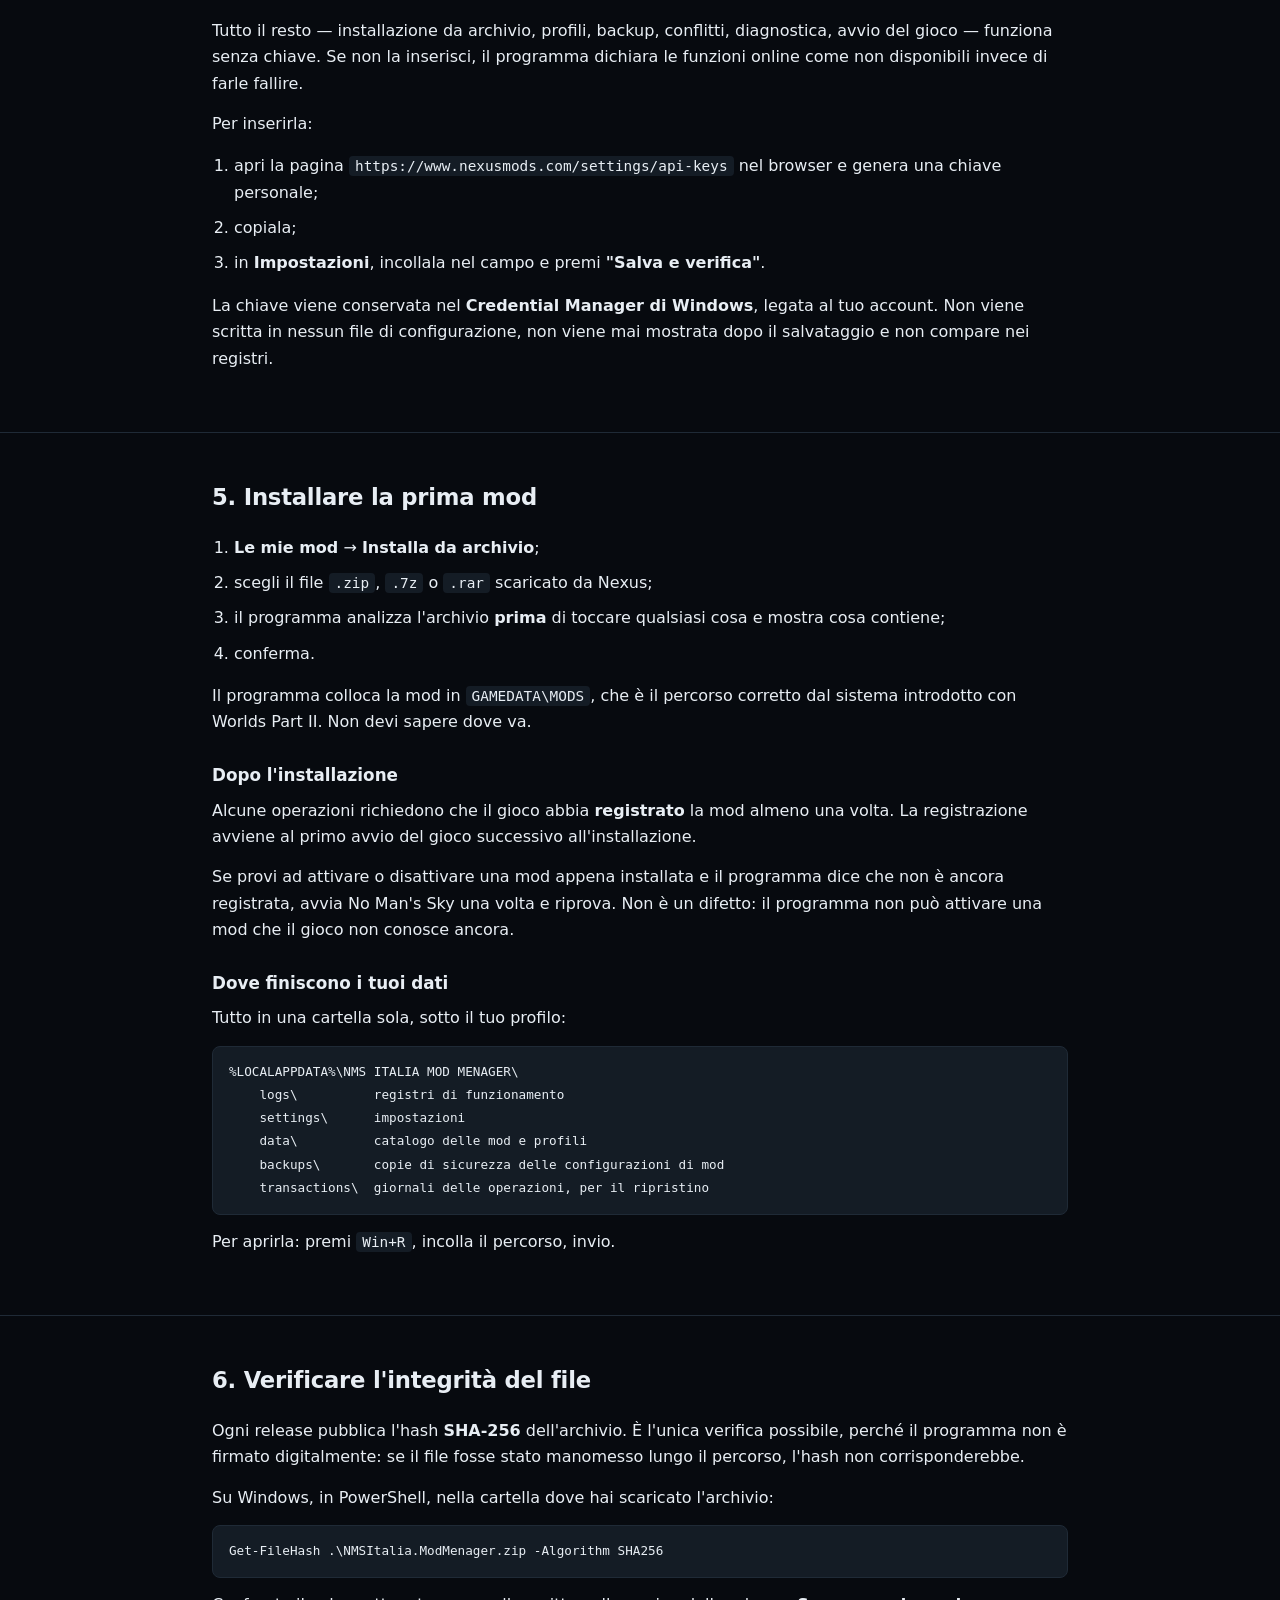
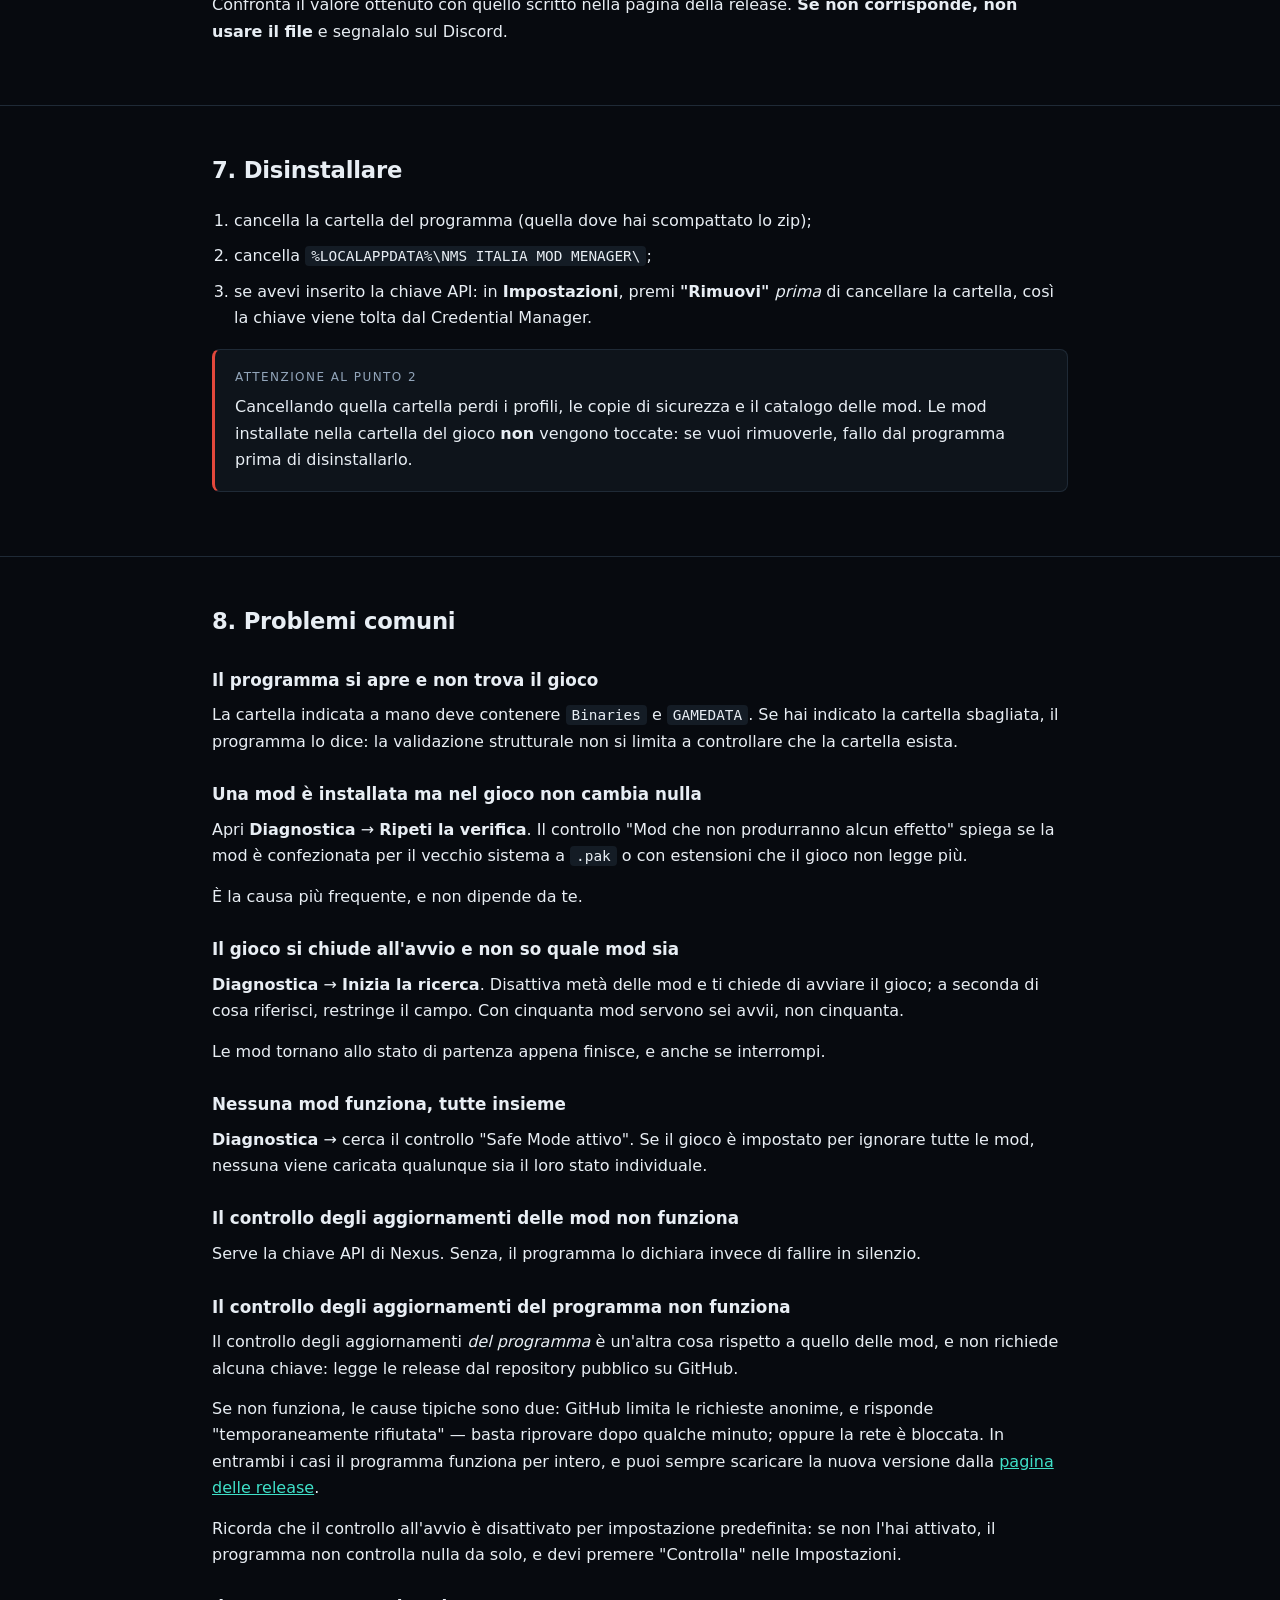
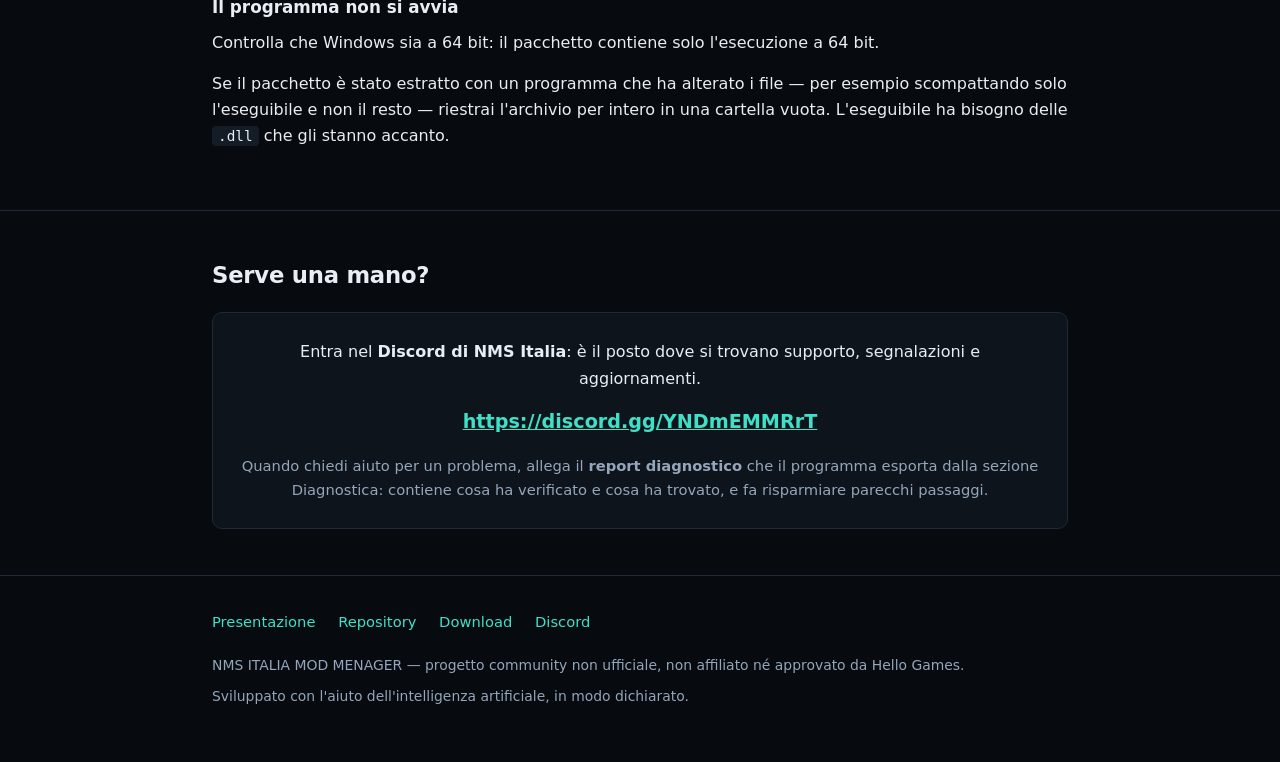
==== commit 8c6ff77a: "Documenta le correzioni 1.2.2 e aggiorna i contatti della community" ====
--- a/installazione.html
+++ b/installazione.html
@@ -349,7 +349,7 @@
         Entra nel <strong>Discord di NMS Italia</strong>: è il posto dove si trovano
         supporto, segnalazioni e aggiornamenti.
       </p>
-      <a href="https://discord.gg/KB2NbjCW6h">https://discord.gg/KB2NbjCW6h</a>
+      <a href="https://discord.gg/YNDmEMMRrT">https://discord.gg/YNDmEMMRrT</a>
       <p style="margin-bottom:0;margin-top:16px;color:var(--testo-tenue);font-size:0.92rem">
         Quando chiedi aiuto per un problema, allega il <strong>report diagnostico</strong>
         che il programma esporta dalla sezione Diagnostica: contiene cosa ha verificato
@@ -365,7 +365,7 @@
       <a href="index.html">Presentazione</a>
       <a href="https://github.com/Sbri0110/NMS-ITALIA-MOD-MENAGER">Repository</a>
       <a href="https://github.com/Sbri0110/NMS-ITALIA-MOD-MENAGER/releases/latest">Download</a>
-      <a href="https://discord.gg/KB2NbjCW6h">Discord</a>
+      <a href="https://discord.gg/YNDmEMMRrT">Discord</a>
     </nav>
     <p>NMS ITALIA MOD MENAGER — progetto community non ufficiale, non affiliato né approvato da Hello Games.</p>
     <p>Sviluppato con l'aiuto dell'intelligenza artificiale, in modo dichiarato.</p>
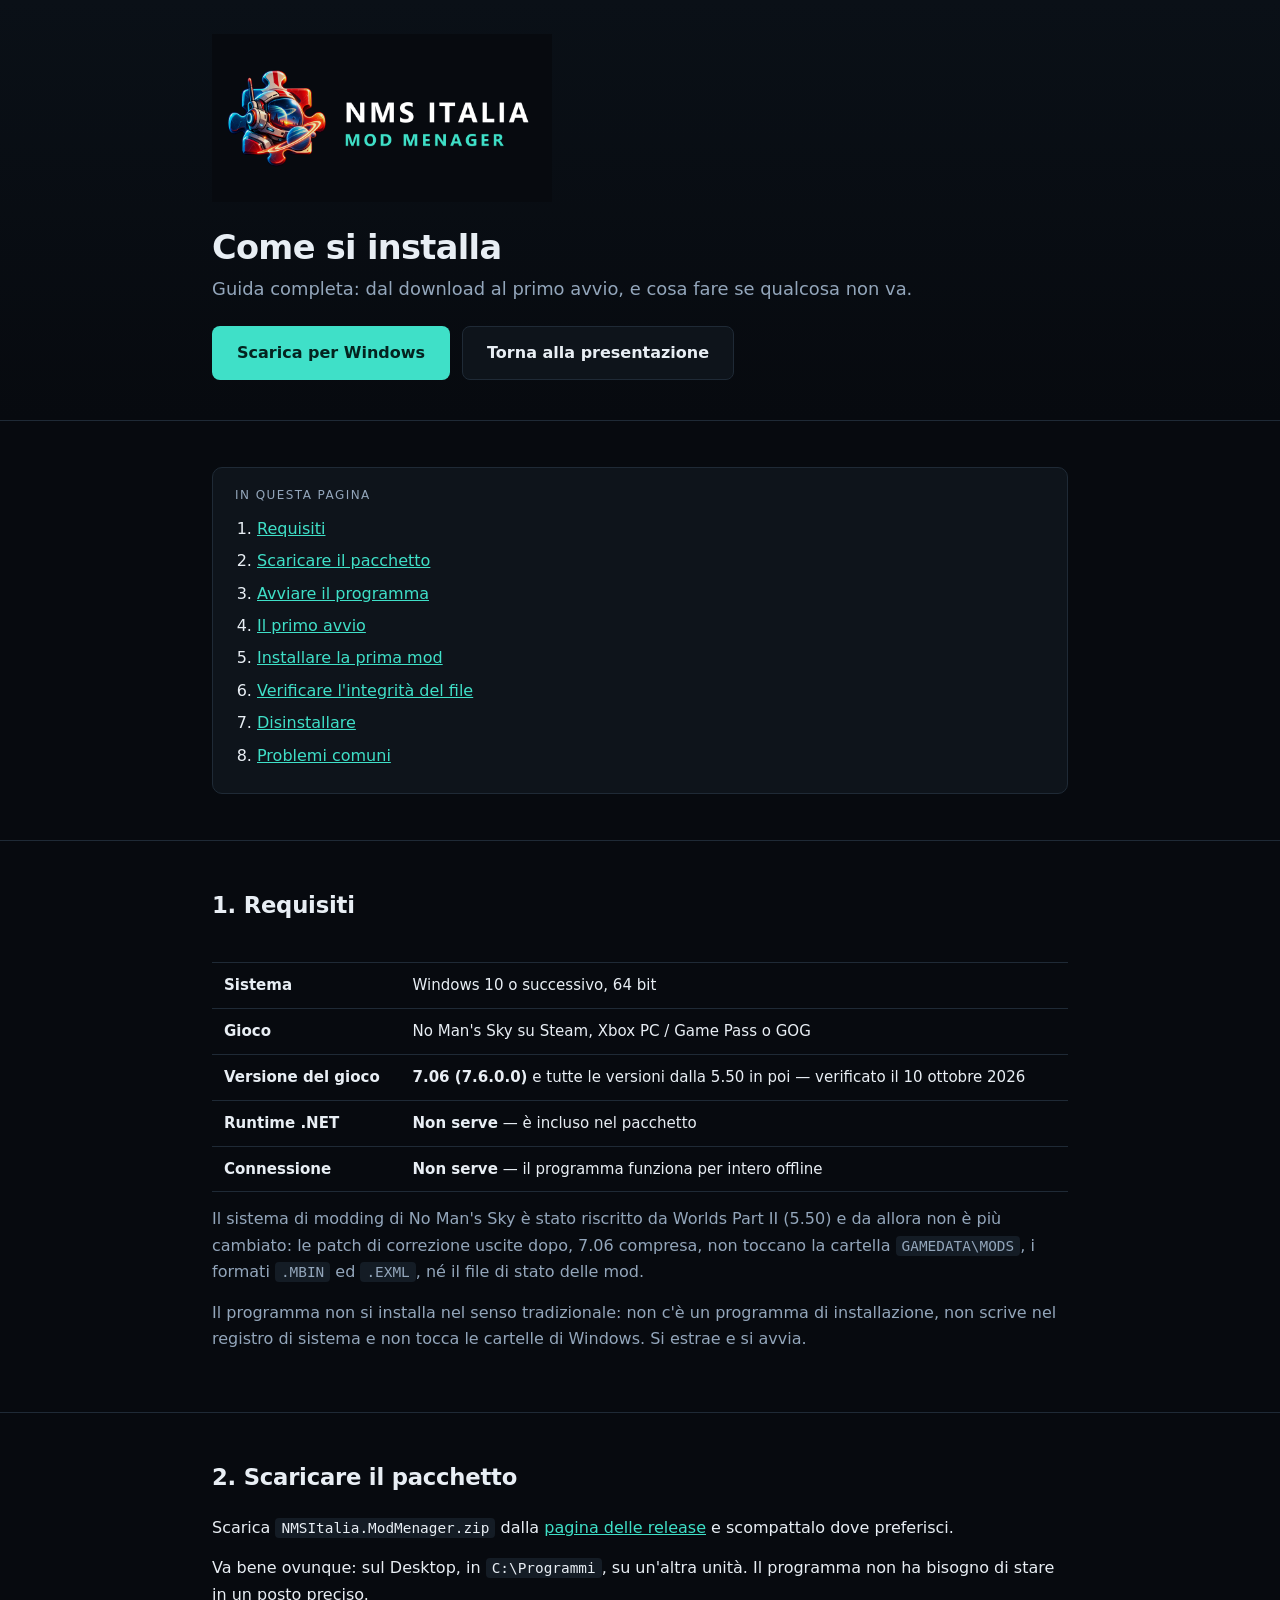
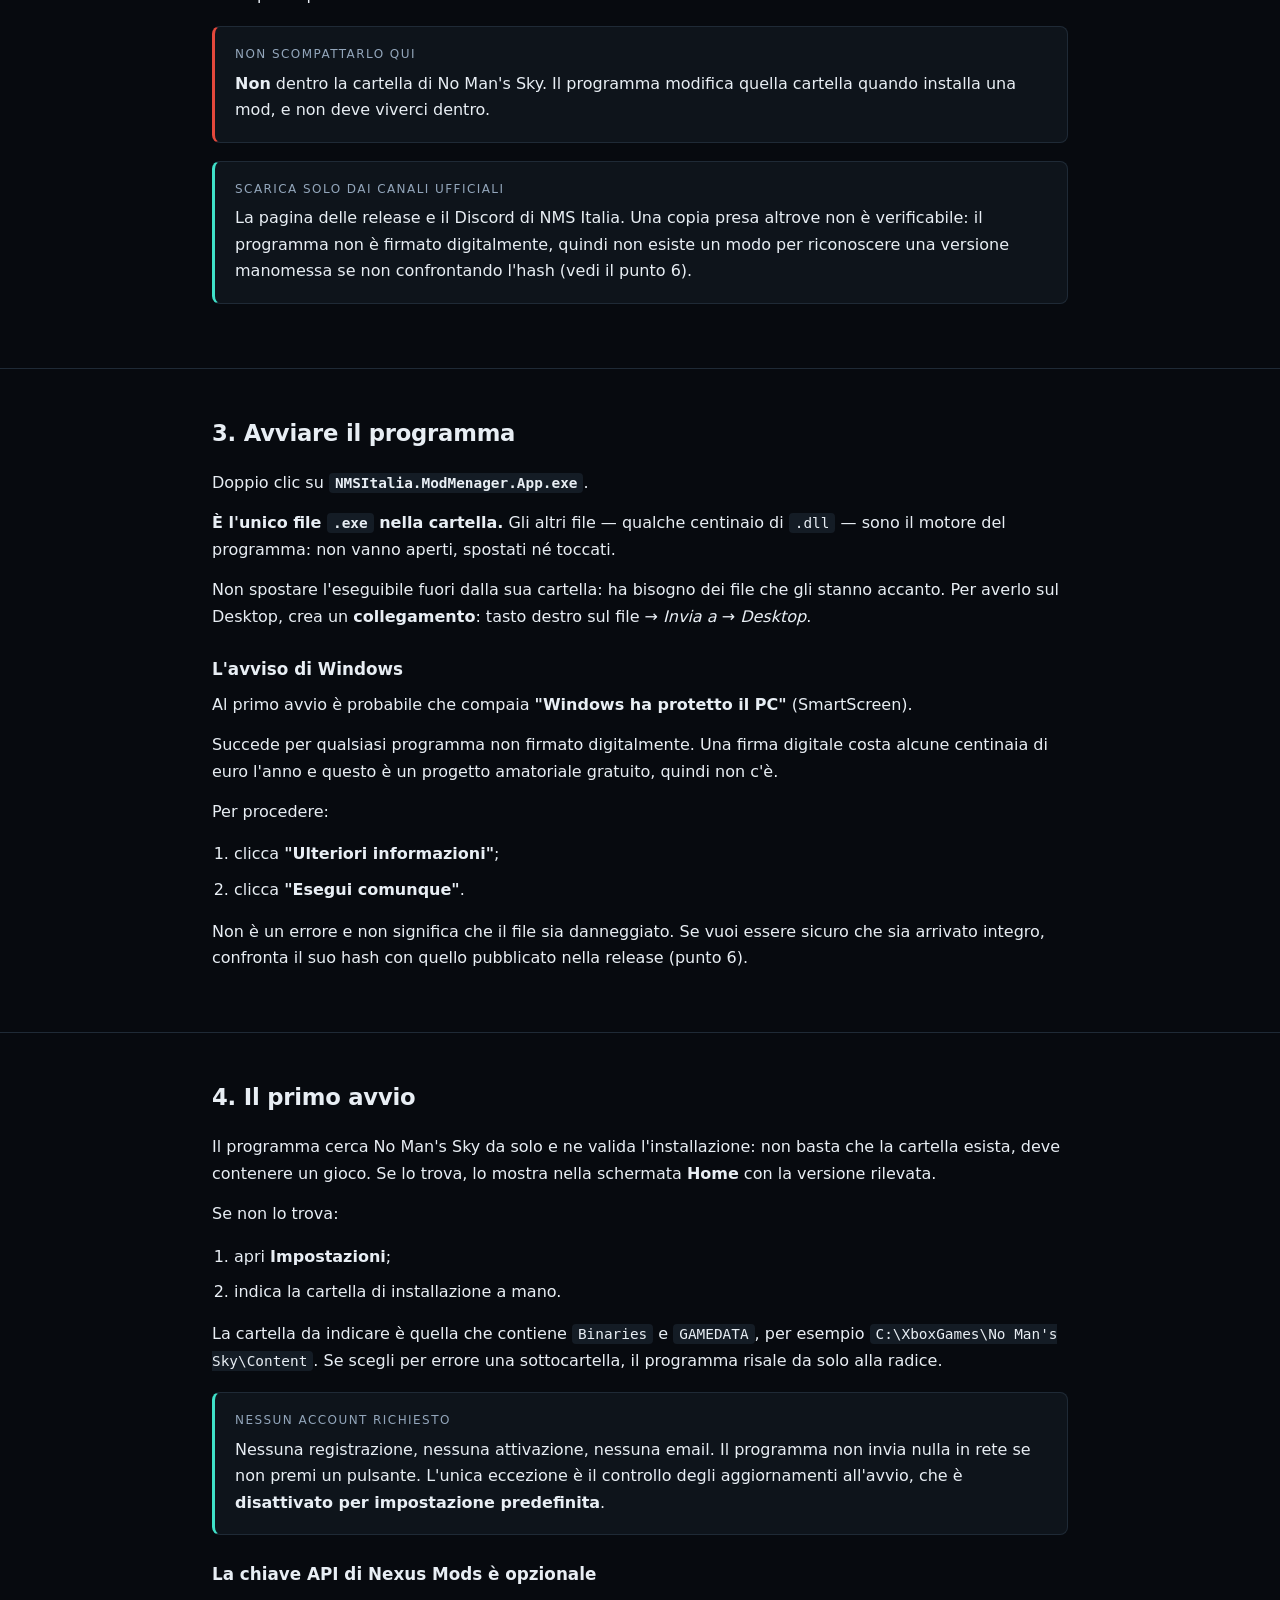
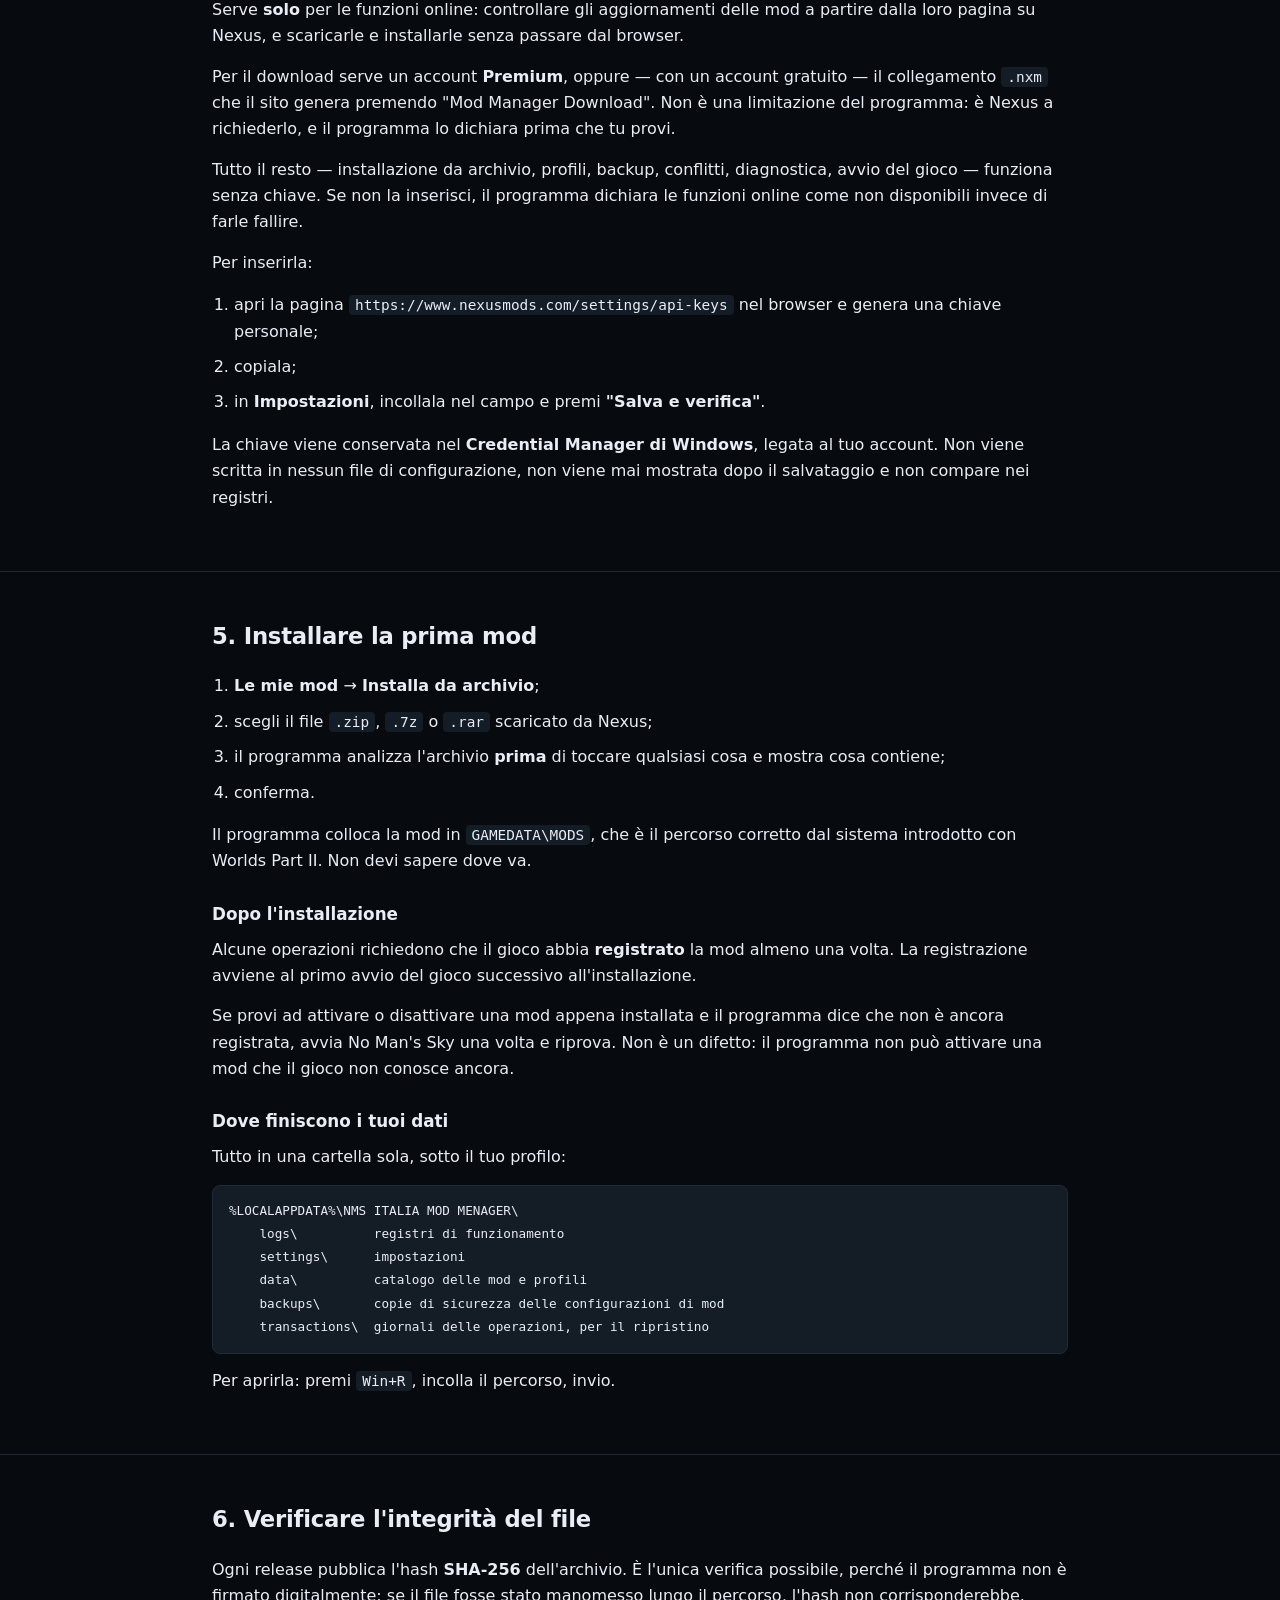
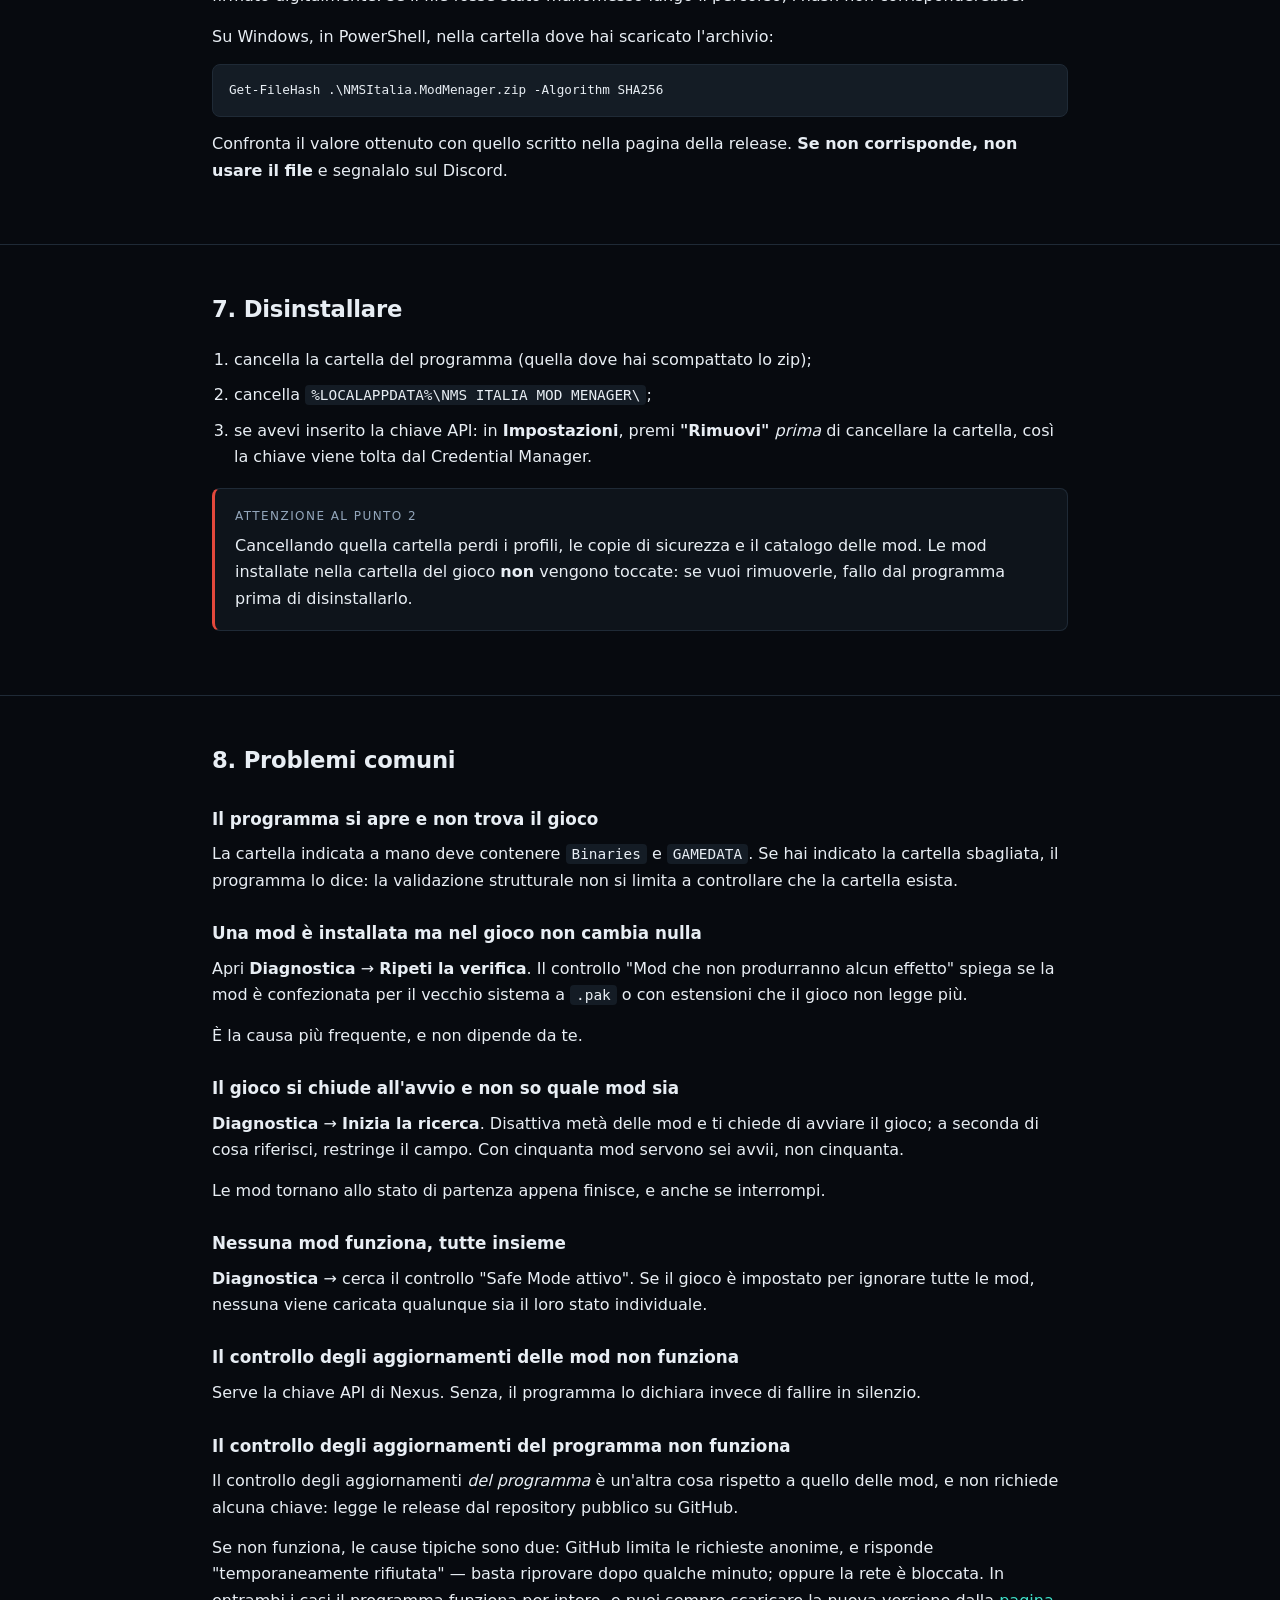
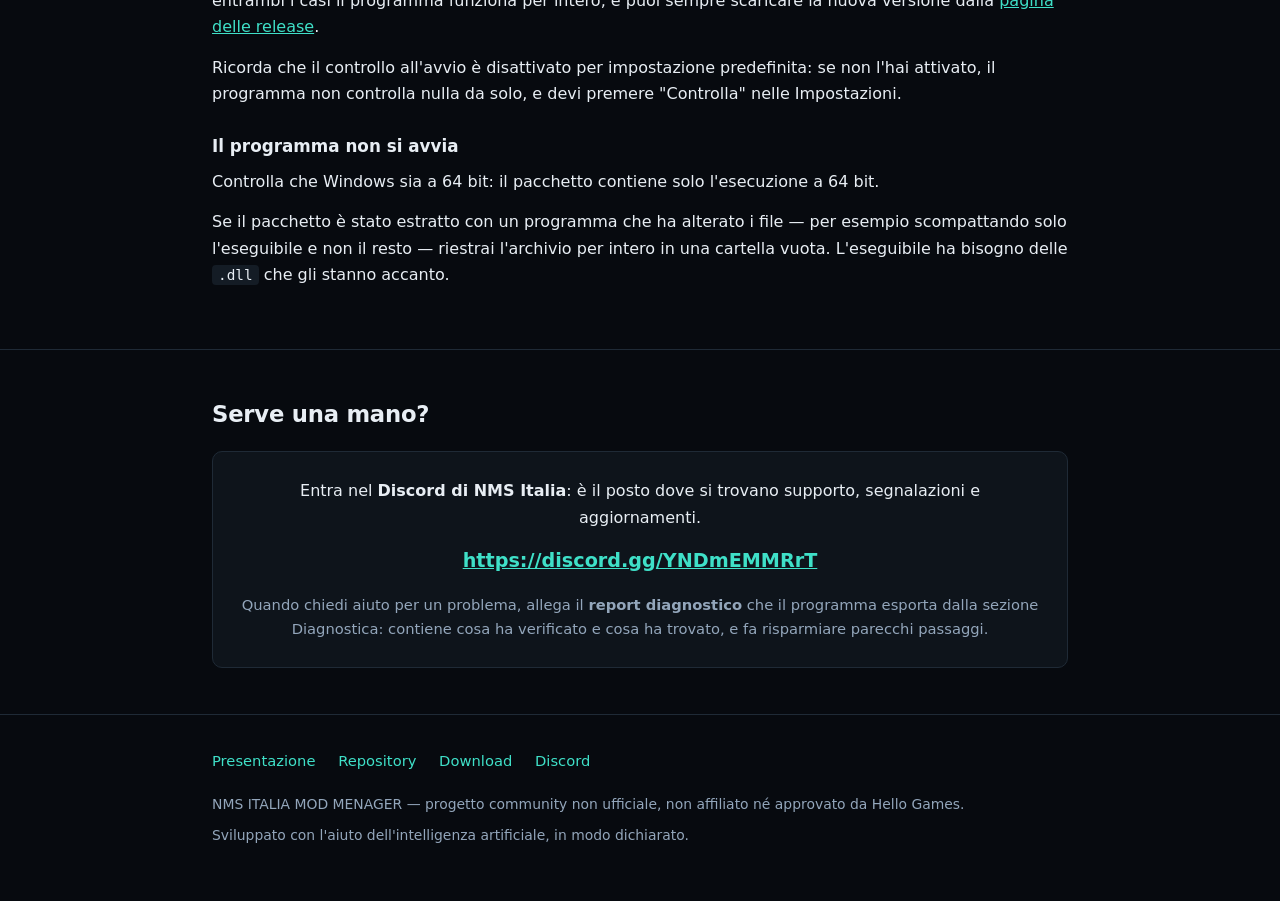
==== commit c8cad0f6: "Dichiara la compatibilita' con No Man's Sky 7.06 Verificata il 10 ottobre 2026. La 7.06 e' una patch" ====
--- a/installazione.html
+++ b/installazione.html
@@ -47,9 +47,16 @@
       <tr><th></th><th></th></tr>
       <tr><td><strong>Sistema</strong></td><td>Windows 10 o successivo, 64 bit</td></tr>
       <tr><td><strong>Gioco</strong></td><td>No Man's Sky su Steam, Xbox PC / Game Pass o GOG</td></tr>
+      <tr><td><strong>Versione del gioco</strong></td><td><strong>7.06 (7.6.0.0)</strong> e tutte le versioni dalla 5.50 in poi — verificato il 10 ottobre 2026</td></tr>
       <tr><td><strong>Runtime .NET</strong></td><td><strong>Non serve</strong> — è incluso nel pacchetto</td></tr>
       <tr><td><strong>Connessione</strong></td><td><strong>Non serve</strong> — il programma funziona per intero offline</td></tr>
     </table>
+    <p style="color:var(--testo-tenue)">
+      Il sistema di modding di No Man's Sky è stato riscritto da Worlds Part II
+      (5.50) e da allora non è più cambiato: le patch di correzione uscite dopo,
+      7.06 compresa, non toccano la cartella <code>GAMEDATA\MODS</code>, i formati
+      <code>.MBIN</code> ed <code>.EXML</code>, né il file di stato delle mod.
+    </p>
     <p style="color:var(--testo-tenue)">
       Il programma non si installa nel senso tradizionale: non c'è un programma di
       installazione, non scrive nel registro di sistema e non tocca le cartelle di
--- a/stile.css
+++ b/stile.css
@@ -185,3 +185,9 @@
   .marchio { max-width: 260px; }
   section { padding: 34px 0; }
 }
+
+/* Schermate della release */
+.schermate { display: grid; grid-template-columns: 1fr; gap: 24px; }
+.schermate figure { margin: 0; }
+.schermate img { display: block; width: 100%; height: auto; border: 1px solid var(--bordo); border-radius: 14px; }
+.schermate figcaption { margin-top: 10px; color: var(--testo-tenue); }
